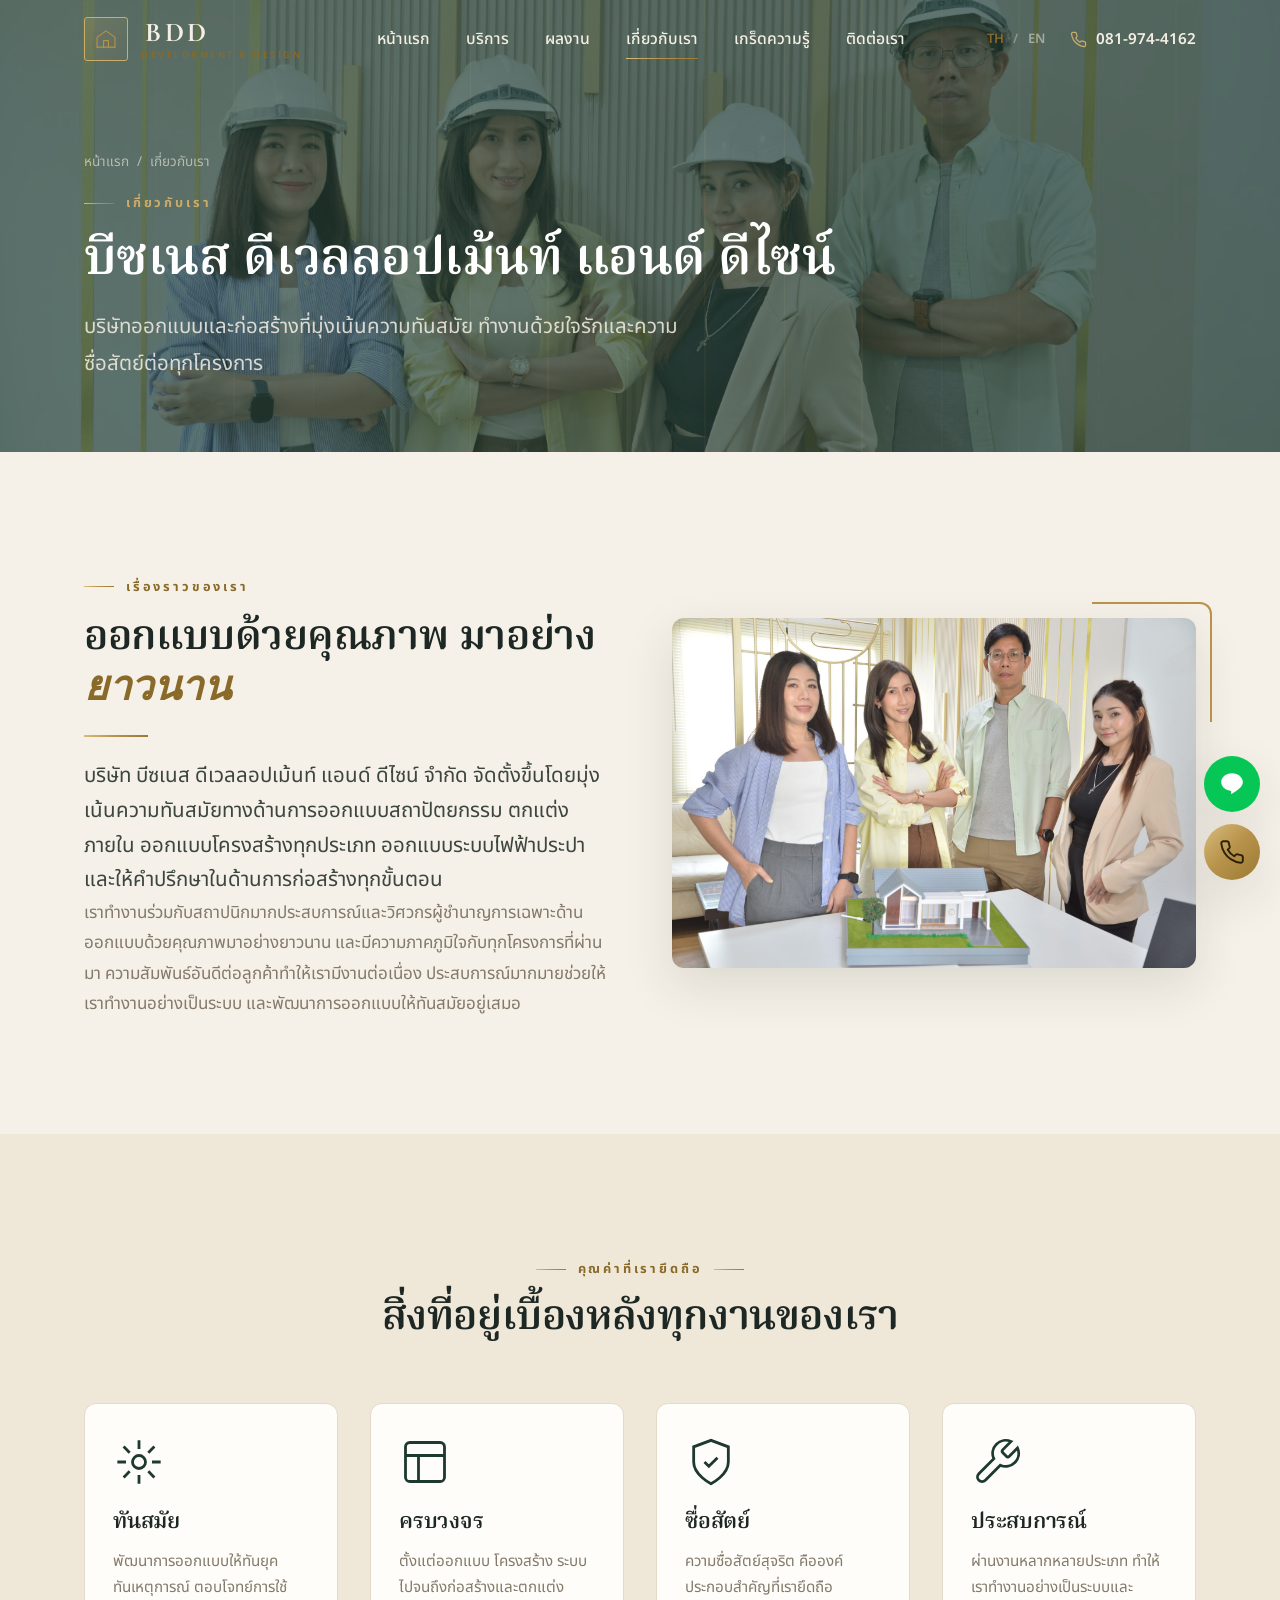
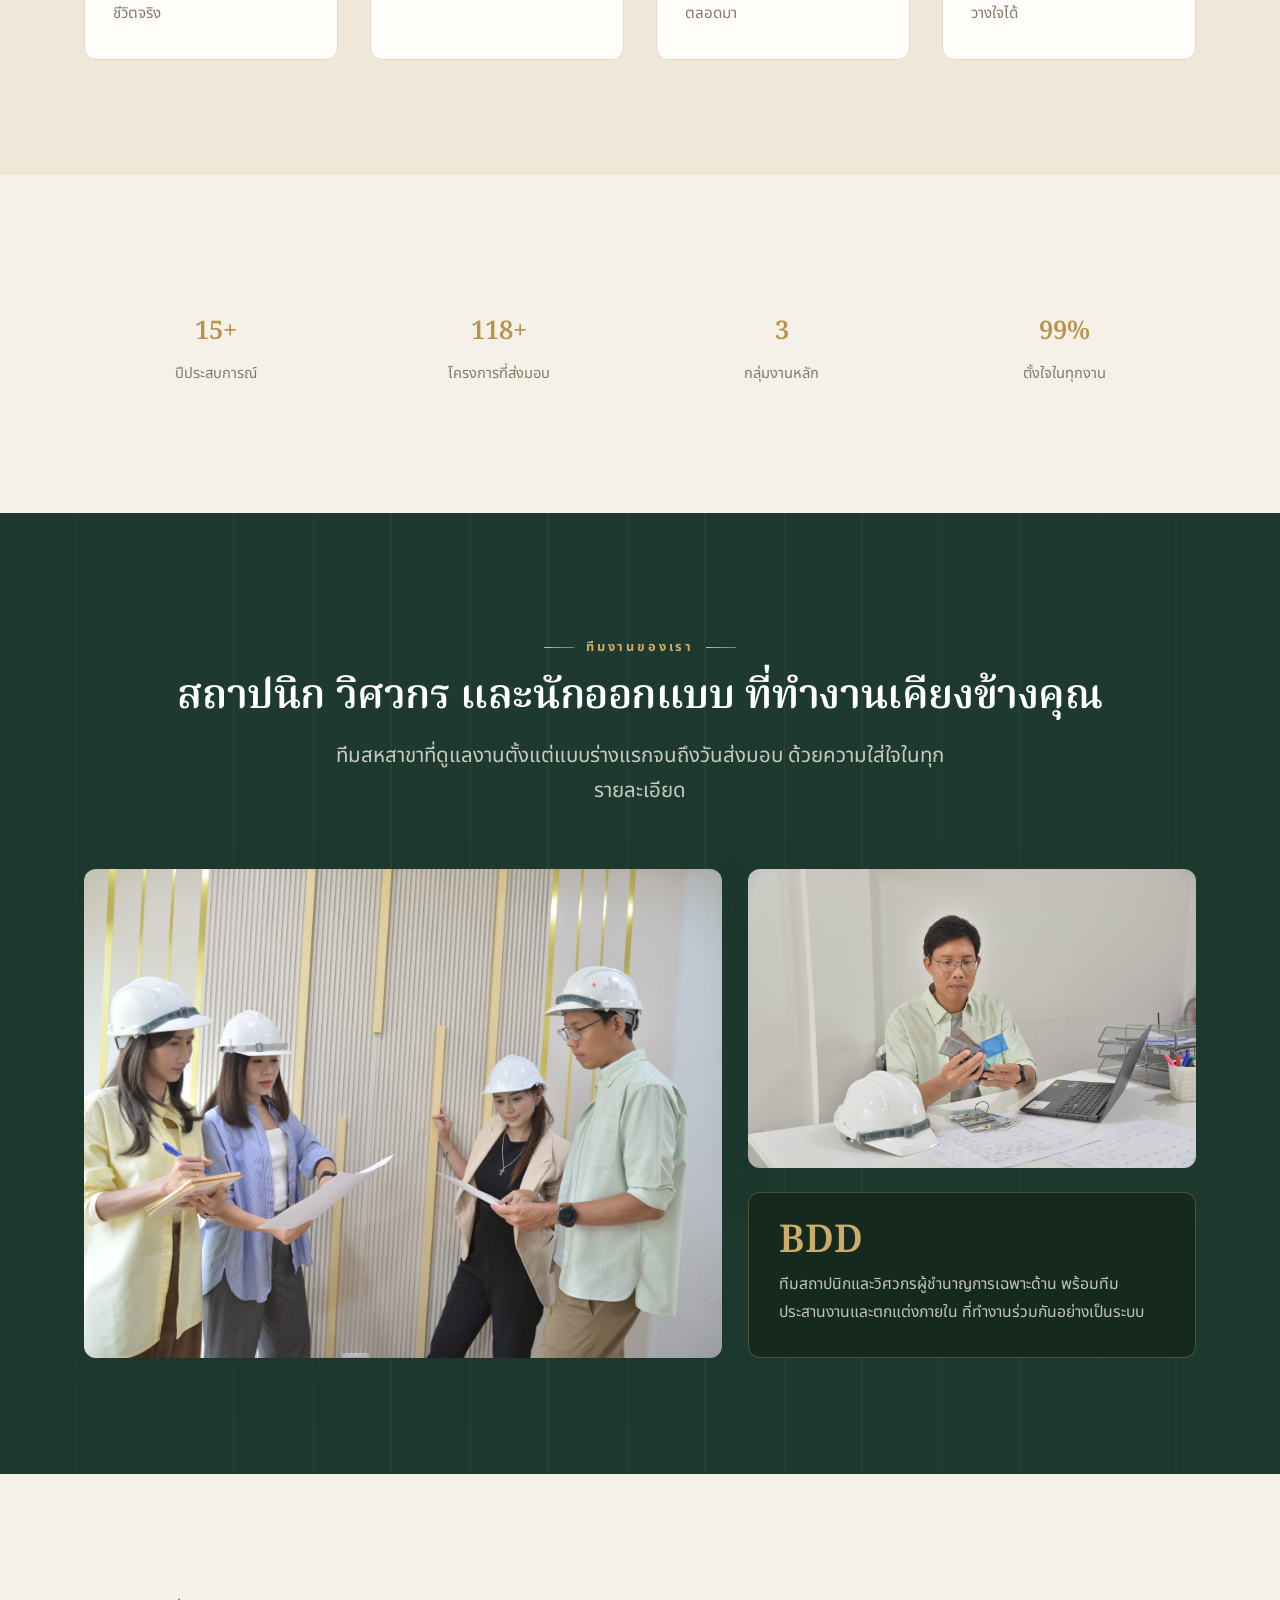
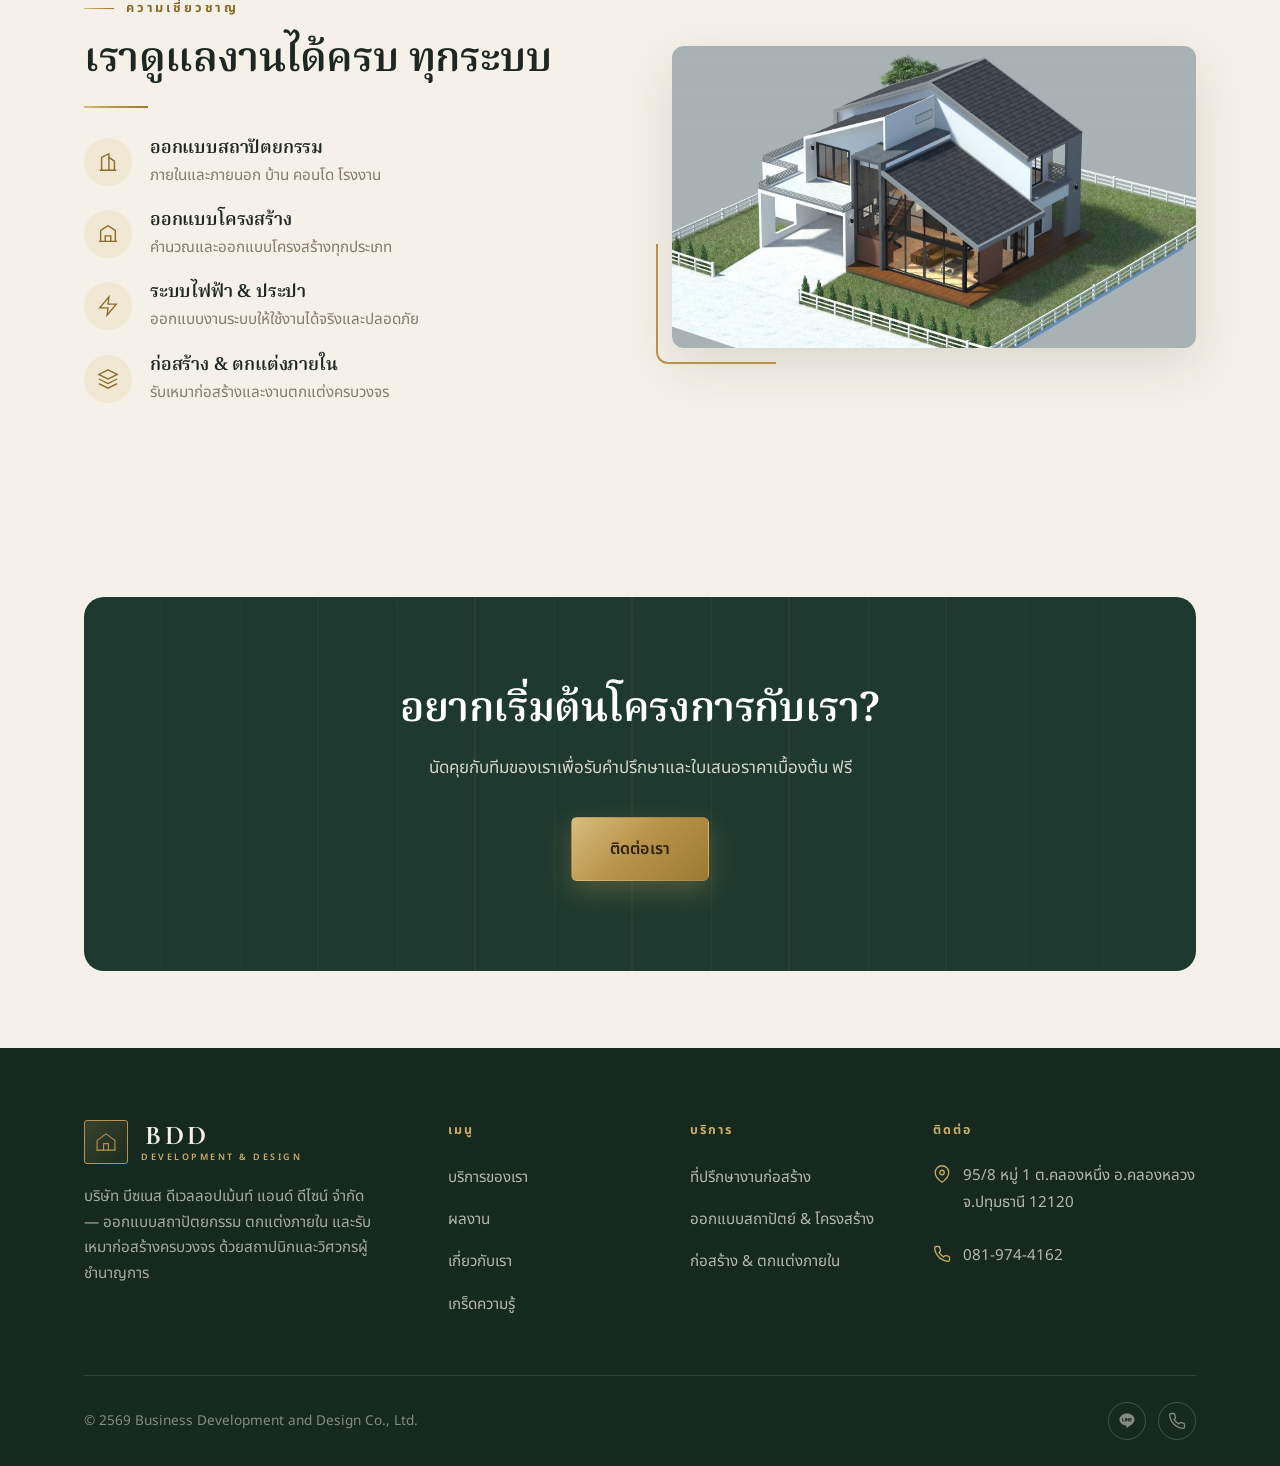
==== about.html @ d938772e "Add files via upload" ====
<!DOCTYPE html>
<html lang="th" data-lang="th">
<head>
<meta charset="UTF-8" />
<meta name="viewport" content="width=device-width, initial-scale=1.0" />
<title data-th="เกี่ยวกับเรา · BDD" data-en="About · BDD">เกี่ยวกับเรา · BDD</title>
<meta name="description" content="เกี่ยวกับบริษัท บีซเนส ดีเวลลอปเม้นท์ แอนด์ ดีไซน์ จำกัด — ทีมสถาปนิกและวิศวกรผู้ชำนาญการ ออกแบบและก่อสร้างครบวงจร" />
<link rel="stylesheet" href="assets/styles.css" />
</head>
<body>

<section class="page-hero pinstripe">
  <div class="page-hero__bg"><img src="assets/img/team-group.jpg" alt="" /></div>
  <div class="container">
    <div class="breadcrumb"><a href="index.html"><span class="th">หน้าแรก</span><span class="en">Home</span></a><span>/</span><span><span class="th">เกี่ยวกับเรา</span><span class="en">About</span></span></div>
    <span class="eyebrow on-dark" style="margin-top:18px;"><span class="th">เกี่ยวกับเรา</span><span class="en">About us</span></span>
    <h1 class="page-hero__title"><span class="th">บีซเนส ดีเวลลอปเม้นท์ แอนด์ ดีไซน์</span><span class="en">Business Development &amp; Design</span></h1>
    <p class="page-hero__lead"><span class="th">บริษัทออกแบบและก่อสร้างที่มุ่งเน้นความทันสมัย ทำงานด้วยใจรักและความซื่อสัตย์ต่อทุกโครงการ</span><span class="en">A design and construction firm built on modern thinking, craftsmanship and integrity in every project.</span></p>
  </div>
</section>

<!-- story -->
<section class="section">
  <div class="container">
    <div class="split">
      <div class="reveal">
        <span class="eyebrow"><span class="th">เรื่องราวของเรา</span><span class="en">Our story</span></span>
        <h2 class="h2" style="margin-top:16px;"><span class="th">ออกแบบด้วยคุณภาพ มาอย่าง <span class="serif-accent">ยาวนาน</span></span><span class="en">Quality design, <span class="serif-accent">for years</span></span></h2>
        <hr class="rule" />
        <p class="lead"><span class="th">บริษัท บีซเนส ดีเวลลอปเม้นท์ แอนด์ ดีไซน์ จำกัด จัดตั้งขึ้นโดยมุ่งเน้นความทันสมัยทางด้านการออกแบบสถาปัตยกรรม ตกแต่งภายใน ออกแบบโครงสร้างทุกประเภท ออกแบบระบบไฟฟ้าประปา และให้คำปรึกษาในด้านการก่อสร้างทุกขั้นตอน</span><span class="en">Business Development and Design Co., Ltd. was founded with a focus on contemporary architecture, interior design, structural engineering of all types, electrical and plumbing systems, and construction consultation at every stage.</span></p>
        <p class="muted"><span class="th">เราทำงานร่วมกับสถาปนิกมากประสบการณ์และวิศวกรผู้ชำนาญการเฉพาะด้าน ออกแบบด้วยคุณภาพมาอย่างยาวนาน และมีความภาคภูมิใจกับทุกโครงการที่ผ่านมา ความสัมพันธ์อันดีต่อลูกค้าทำให้เรามีงานต่อเนื่อง ประสบการณ์มากมายช่วยให้เราทำงานอย่างเป็นระบบ และพัฒนาการออกแบบให้ทันสมัยอยู่เสมอ</span><span class="en">We work with experienced architects and specialist engineers, and have delivered quality design for years with pride in every project. Strong client relationships keep our work continuous, and our deep experience lets us work systematically while keeping our design thinking current.</span></p>
      </div>
      <div class="reveal" data-d="2"><div class="media-frame"><img src="assets/img/team-model.jpg" alt="ทีมงานกับโมเดลบ้าน" /></div></div>
    </div>
  </div>
</section>

<!-- values -->
<section class="section bg-ivory2">
  <div class="container">
    <div class="section-head center reveal">
      <span class="eyebrow is-centered"><span class="th">คุณค่าที่เรายึดถือ</span><span class="en">Our values</span></span>
      <h2 class="h2"><span class="th">สิ่งที่อยู่เบื้องหลังทุกงานของเรา</span><span class="en">What stands behind every project</span></h2>
    </div>
    <div class="grid grid-4" style="grid-template-columns:repeat(4,1fr);">
      <div class="service-card reveal" data-d="1" style="padding:32px 28px;">
        <div class="service-card__icon"><svg viewBox="0 0 24 24" fill="none" stroke="currentColor"><path d="M12 2v4M12 18v4M4.9 4.9l2.8 2.8M16.3 16.3l2.8 2.8M2 12h4M18 12h4M4.9 19.1l2.8-2.8M16.3 7.7l2.8-2.8"/><circle cx="12" cy="12" r="3"/></svg></div>
        <h3 class="h3"><span class="th">ทันสมัย</span><span class="en">Modern</span></h3>
        <p><span class="th">พัฒนาการออกแบบให้ทันยุค ทันเหตุการณ์ ตอบโจทย์การใช้ชีวิตจริง</span><span class="en">Design that keeps pace with the times and real living.</span></p>
      </div>
      <div class="service-card reveal" data-d="2" style="padding:32px 28px;">
        <div class="service-card__icon"><svg viewBox="0 0 24 24" fill="none" stroke="currentColor"><path d="M3 9h18M9 21V9"/><rect x="3" y="3" width="18" height="18" rx="2"/></svg></div>
        <h3 class="h3"><span class="th">ครบวงจร</span><span class="en">End‑to‑end</span></h3>
        <p><span class="th">ตั้งแต่ออกแบบ โครงสร้าง ระบบ ไปจนถึงก่อสร้างและตกแต่ง</span><span class="en">From design and structure to build and interior.</span></p>
      </div>
      <div class="service-card reveal" data-d="3" style="padding:32px 28px;">
        <div class="service-card__icon"><svg viewBox="0 0 24 24" fill="none" stroke="currentColor"><path d="M12 22s8-4 8-10V5l-8-3-8 3v7c0 6 8 10 8 10z"/><path d="m9 12 2 2 4-4"/></svg></div>
        <h3 class="h3"><span class="th">ซื่อสัตย์</span><span class="en">Integrity</span></h3>
        <p><span class="th">ความซื่อสัตย์สุจริต คือองค์ประกอบสำคัญที่เรายึดถือตลอดมา</span><span class="en">Honesty is the core value we have always held.</span></p>
      </div>
      <div class="service-card reveal" data-d="4" style="padding:32px 28px;">
        <div class="service-card__icon"><svg viewBox="0 0 24 24" fill="none" stroke="currentColor"><path d="M14.7 6.3a1 1 0 0 0 0 1.4l1.6 1.6a1 1 0 0 0 1.4 0l3.77-3.77a6 6 0 0 1-7.94 7.94l-6.91 6.91a2.12 2.12 0 0 1-3-3l6.91-6.91a6 6 0 0 1 7.94-7.94l-3.76 3.76z"/></svg></div>
        <h3 class="h3"><span class="th">ประสบการณ์</span><span class="en">Experience</span></h3>
        <p><span class="th">ผ่านงานหลากหลายประเภท ทำให้เราทำงานอย่างเป็นระบบและวางใจได้</span><span class="en">A wide range of work makes us systematic and dependable.</span></p>
      </div>
    </div>
  </div>
</section>

<!-- stats -->
<section class="section">
  <div class="container">
    <div class="statband reveal">
      <div class="statband__item"><div class="statband__num"><span data-count="15">15</span><span>+</span></div><div class="statband__label"><span class="th">ปีประสบการณ์</span><span class="en">Years experience</span></div></div>
      <div class="statband__item"><div class="statband__num"><span data-count="120">120</span><span>+</span></div><div class="statband__label"><span class="th">โครงการที่ส่งมอบ</span><span class="en">Projects delivered</span></div></div>
      <div class="statband__item"><div class="statband__num"><span data-count="3">3</span></div><div class="statband__label"><span class="th">กลุ่มงานหลัก</span><span class="en">Core disciplines</span></div></div>
      <div class="statband__item"><div class="statband__num"><span data-count="100">100</span><span>%</span></div><div class="statband__label"><span class="th">ตั้งใจในทุกงาน</span><span class="en">Commitment</span></div></div>
    </div>
  </div>
</section>

<!-- team -->
<section class="section bg-forest pinstripe">
  <div class="container">
    <div class="section-head center reveal">
      <span class="eyebrow is-centered on-dark"><span class="th">ทีมงานของเรา</span><span class="en">Our team</span></span>
      <h2 class="h2" style="color:#fff;"><span class="th">สถาปนิก วิศวกร และนักออกแบบ ที่ทำงานเคียงข้างคุณ</span><span class="en">Architects, engineers &amp; designers by your side</span></h2>
      <p class="lead mx-auto maxw-md" style="color:rgba(244,239,228,0.8);"><span class="th">ทีมสหสาขาที่ดูแลงานตั้งแต่แบบร่างแรกจนถึงวันส่งมอบ ด้วยความใส่ใจในทุกรายละเอียด</span><span class="en">A multidisciplinary team that carries your project from first sketch to handover, with care for every detail.</span></p>
    </div>
    <div class="work-grid reveal" data-d="1">
      <div class="col-7" style="border-radius:var(--r-md); overflow:hidden; box-shadow:var(--shadow-md);"><img src="assets/img/team-review.jpg" alt="ทีมงานตรวจแบบ" style="width:100%; height:100%; object-fit:cover;" /></div>
      <div class="col-5" style="display:grid; gap:24px;">
        <div style="border-radius:var(--r-md); overflow:hidden; box-shadow:var(--shadow-md);"><img src="assets/img/team-engineer.jpg" alt="วิศวกร" style="width:100%; height:100%; object-fit:cover;" /></div>
        <div style="background:var(--forest-deep); border:1px solid rgba(203,172,104,0.3); border-radius:var(--r-md); padding:30px;">
          <div class="hero-stats__num" style="color:var(--gold-bright);">BDD</div>
          <p style="color:rgba(244,239,228,0.78); margin-top:10px; font-size:.98rem;"><span class="th">ทีมสถาปนิกและวิศวกรผู้ชำนาญการเฉพาะด้าน พร้อมทีมประสานงานและตกแต่งภายใน ที่ทำงานร่วมกันอย่างเป็นระบบ</span><span class="en">Specialist architects and engineers working alongside our project‑coordination and interior teams — all in one system.</span></p>
        </div>
      </div>
    </div>
  </div>
</section>

<!-- capabilities -->
<section class="section">
  <div class="container">
    <div class="split">
      <div class="reveal">
        <span class="eyebrow"><span class="th">ความเชี่ยวชาญ</span><span class="en">Capabilities</span></span>
        <h2 class="h2" style="margin-top:16px;"><span class="th">เราดูแลงานได้ครบ ทุกระบบ</span><span class="en">We cover every discipline</span></h2>
        <hr class="rule" />
        <ul class="feature-list">
          <li><span class="fi-icon"><svg viewBox="0 0 24 24" fill="none" stroke="currentColor"><path d="M3 21h18M5 21V7l8-4v18M19 21V11l-6-4"/></svg></span><div><h4><span class="th">ออกแบบสถาปัตยกรรม</span><span class="en">Architecture</span></h4><p><span class="th">ภายในและภายนอก บ้าน คอนโด โรงงาน</span><span class="en">Interior &amp; exterior — homes, condos, factories.</span></p></div></li>
          <li><span class="fi-icon"><svg viewBox="0 0 24 24" fill="none" stroke="currentColor"><path d="M2 20h20M4 20V8l8-5 8 5v12M9 20v-6h6v6"/></svg></span><div><h4><span class="th">ออกแบบโครงสร้าง</span><span class="en">Structural design</span></h4><p><span class="th">คำนวณและออกแบบโครงสร้างทุกประเภท</span><span class="en">Calculation &amp; design for all structure types.</span></p></div></li>
          <li><span class="fi-icon"><svg viewBox="0 0 24 24" fill="none" stroke="currentColor"><path d="M13 2 3 14h9l-1 8 10-12h-9l1-8z"/></svg></span><div><h4><span class="th">ระบบไฟฟ้า &amp; ประปา</span><span class="en">Electrical &amp; plumbing</span></h4><p><span class="th">ออกแบบงานระบบให้ใช้งานได้จริงและปลอดภัย</span><span class="en">MEP systems designed to be practical and safe.</span></p></div></li>
          <li><span class="fi-icon"><svg viewBox="0 0 24 24" fill="none" stroke="currentColor"><path d="M12 2 2 7l10 5 10-5-10-5zM2 17l10 5 10-5M2 12l10 5 10-5"/></svg></span><div><h4><span class="th">ก่อสร้าง &amp; ตกแต่งภายใน</span><span class="en">Build &amp; interior</span></h4><p><span class="th">รับเหมาก่อสร้างและงานตกแต่งครบวงจร</span><span class="en">Turnkey construction and full interior fit‑out.</span></p></div></li>
        </ul>
      </div>
      <div class="reveal" data-d="2"><div class="media-frame corner-bl"><img src="assets/img/proj-nakornnayok-iso.jpg" alt="งานออกแบบ" /></div></div>
    </div>
  </div>
</section>

<section class="section--tight">
  <div class="container">
    <div class="cta-band pinstripe reveal">
      <h2 class="cta-band__title"><span class="th">อยากเริ่มต้นโครงการกับเรา?</span><span class="en">Ready to work with us?</span></h2>
      <p><span class="th">นัดคุยกับทีมของเราเพื่อรับคำปรึกษาและใบเสนอราคาเบื้องต้น ฟรี</span><span class="en">Book a chat with our team for free advice and an initial quote.</span></p>
      <div class="btn-row is-centered"><a class="btn btn-gold btn-lg" href="contact.html"><span class="th">ติดต่อเรา</span><span class="en">Contact us</span></a></div>
    </div>
  </div>
</section>

<script src="assets/chrome.js"></script>
<script src="assets/site.js"></script>
</body>
</html>
---- assets/styles.css ----
/* ============================================================
   BDD — Business Development & Design
   Cream-Gold luxury system. Extends Content Queue design system
   (Noto Sans Thai, deep green ink) with a metallic-gold accent
   and an editorial serif. Gold-pinstripe-on-cream motif echoes
   the brand's interior walls.
   ============================================================ */

@import url("https://fonts.googleapis.com/css2?family=Noto+Sans+Thai:wght@300;400;500;600;700&family=Noto+Serif+Thai:wght@400;500;600;700&family=Cormorant+Garamond:wght@500;600;700&display=swap");

:root {
  color-scheme: light;

  /* base */
  --ivory:      #f6f1e8;   /* page background, warm cream */
  --ivory-2:    #efe7d8;   /* alternate section */
  --paper:      #fffdf9;   /* cards / panels */
  --ink:        #1d2723;   /* primary text, deep green-charcoal */
  --ink-soft:   #3c463f;
  --muted:      #837a6b;   /* secondary text, warm taupe */
  --line:       #e3dac9;   /* hairline borders */
  --line-soft:  #ece4d5;

  /* gold accent system */
  --gold:       #b8924a;   /* primary metallic */
  --gold-bright:#cbac68;
  --gold-dark:  #8a6a28;   /* accessible gold text on cream */
  --gold-soft:  #f1e8d4;   /* gold tint fills */
  --gold-line:  linear-gradient(135deg, #d8bd7e 0%, #b8924a 48%, #9a7a33 100%);

  /* deep green anchor (dark sections, footer, primary buttons) */
  --forest:      #1e3a30;
  --forest-deep: #16291f;
  --forest-soft: #e6ece6;

  /* status / utility (from design system) */
  --danger: #b42318;

  /* type families */
  --font-body:    "Noto Sans Thai", system-ui, -apple-system, sans-serif;
  --font-display: "Noto Serif Thai", Georgia, serif;
  --font-mark:    "Cormorant Garamond", Georgia, serif;

  /* type scale */
  --fs-display: clamp(2.7rem, 6.2vw, 5.2rem);
  --fs-h1:      clamp(2rem, 4vw, 3.3rem);
  --fs-h2:      clamp(1.7rem, 3.2vw, 2.6rem);
  --fs-h3:      1.35rem;
  --fs-lead:    clamp(1.1rem, 1.6vw, 1.3rem);
  --fs-body:    1.0625rem;
  --fs-sm:      0.95rem;
  --fs-eyebrow: 0.8rem;

  /* spacing & shape */
  --r-sm: 6px;
  --r-md: 12px;
  --r-lg: 20px;
  --shadow-sm: 0 2px 14px rgba(29, 39, 35, 0.06);
  --shadow-md: 0 18px 50px rgba(29, 39, 35, 0.12);
  --shadow-lg: 0 30px 80px rgba(29, 39, 35, 0.18);
  --container: 1240px;
  --gutter: clamp(20px, 5vw, 64px);
  --nav-h: 80px;
}

/* ---------- reset ---------- */
*, *::before, *::after { box-sizing: border-box; }
* { margin: 0; }
html { -webkit-text-size-adjust: 100%; scroll-behavior: smooth; }
body {
  font-family: var(--font-body);
  font-size: var(--fs-body);
  line-height: 1.78;
  color: var(--ink);
  background: var(--ivory);
  -webkit-font-smoothing: antialiased;
  text-rendering: optimizeLegibility;
  overflow-x: hidden;
}
img { display: block; max-width: 100%; height: auto; }
a { color: inherit; text-decoration: none; }
button { font: inherit; cursor: pointer; border: none; background: none; color: inherit; }
ul { list-style: none; padding: 0; }
h1, h2, h3, h4 { font-family: var(--font-display); font-weight: 600; line-height: 1.18; color: var(--ink); letter-spacing: -0.01em; }
p { text-wrap: pretty; }

/* ---------- bilingual toggle ---------- */
html[data-lang="th"] .en { display: none !important; }
html[data-lang="en"] .th { display: none !important; }

/* ---------- layout helpers ---------- */
.container { width: 100%; max-width: var(--container); margin-inline: auto; padding-inline: var(--gutter); }
.section { padding-block: clamp(64px, 9vw, 130px); }
.section--tight { padding-block: clamp(48px, 6vw, 90px); }
.bg-ivory2 { background: var(--ivory-2); }
.bg-paper { background: var(--paper); }
.bg-forest { background: var(--forest); color: #f4efe4; }
.center { text-align: center; }
.mx-auto { margin-inline: auto; }
.maxw-sm { max-width: 540px; }
.maxw-md { max-width: 680px; }
.maxw-lg { max-width: 820px; }

/* gold pinstripe motif — subtle vertical gold lines on cream */
.pinstripe {
  position: relative;
}
.pinstripe::before {
  content: "";
  position: absolute; inset: 0;
  background-image: repeating-linear-gradient(
    90deg,
    transparent 0, transparent 76px,
    rgba(184,146,74,0.16) 76px, rgba(184,146,74,0.16) 78px,
    transparent 78px, transparent 156px,
    rgba(184,146,74,0.16) 156px, rgba(184,146,74,0.16) 157px
  );
  pointer-events: none;
  mask-image: linear-gradient(90deg, transparent, #000 30%, #000 70%, transparent);
  opacity: 0.5;
}
.pinstripe > * { position: relative; }

/* ---------- typography utilities ---------- */
.eyebrow {
  display: inline-flex; align-items: center; gap: 12px;
  font-family: var(--font-body);
  font-size: var(--fs-eyebrow);
  font-weight: 700;
  letter-spacing: 0.22em;
  text-transform: uppercase;
  color: var(--gold-dark);
}
.eyebrow::before {
  content: ""; width: 30px; height: 1px; background: var(--gold-line);
}
.eyebrow.is-centered { justify-content: center; }
.eyebrow.is-centered::after {
  content: ""; width: 30px; height: 1px; background: var(--gold-line);
}
.eyebrow.on-dark { color: var(--gold-bright); }

.display { font-family: var(--font-display); font-size: var(--fs-display); font-weight: 600; line-height: 1.08; }
.h1 { font-size: var(--fs-h1); }
.h2 { font-size: var(--fs-h2); }
.h3 { font-size: var(--fs-h3); font-weight: 600; }
.lead { font-size: var(--fs-lead); line-height: 1.7; color: var(--ink-soft); font-weight: 400; }
.muted { color: var(--muted); }
.serif-accent { font-family: var(--font-mark); font-style: italic; color: var(--gold-dark); font-weight: 600; }
.section-head { margin-bottom: clamp(36px, 5vw, 60px); }
.section-head .h2 { margin-top: 14px; }
.section-head p { margin-top: 18px; }

/* gold divider rule */
.rule { width: 64px; height: 2px; background: var(--gold-line); border: none; margin: 22px 0; }
.rule.is-centered { margin-inline: auto; }

/* ---------- buttons ---------- */
.btn {
  display: inline-flex; align-items: center; justify-content: center; gap: 10px;
  padding: 15px 30px;
  font-family: var(--font-body); font-weight: 600; font-size: var(--fs-sm);
  letter-spacing: 0.01em;
  border-radius: var(--r-sm);
  transition: transform .18s ease, background .18s ease, color .18s ease, box-shadow .18s ease, border-color .18s ease;
  border: 1px solid transparent;
  white-space: nowrap;
}
.btn:hover { transform: translateY(-2px); }
.btn-primary { background: var(--forest); color: #f6f1e8; box-shadow: 0 10px 24px rgba(30,58,48,0.22); }
.btn-primary:hover { background: var(--forest-deep); }
.btn-gold { background: var(--gold-line); color: #2b2208; box-shadow: 0 10px 24px rgba(184,146,74,0.32); }
.btn-gold:hover { box-shadow: 0 14px 30px rgba(184,146,74,0.42); }
.btn-ghost { border-color: var(--ink); color: var(--ink); background: transparent; }
.btn-ghost:hover { background: var(--ink); color: var(--ivory); }
.btn-ghost.on-dark { border-color: rgba(244,239,228,0.5); color: #f4efe4; }
.btn-ghost.on-dark:hover { background: #f4efe4; color: var(--forest); }
.btn-lg { padding: 17px 38px; font-size: 1rem; }
.btn-outline-gold { border-color: var(--gold); color: var(--gold-dark); }
.btn-outline-gold:hover { background: var(--gold-soft); }

.btn-row { display: flex; flex-wrap: wrap; gap: 16px; }
.btn-row.is-centered { justify-content: center; }

/* ---------- header / nav ---------- */
.site-header {
  position: fixed; top: 0; left: 0; right: 0; z-index: 100;
  height: var(--nav-h);
  display: flex; align-items: center;
  transition: background .35s ease, box-shadow .35s ease, border-color .35s ease;
  border-bottom: 1px solid transparent;
}
.site-header .container { display: flex; align-items: center; justify-content: space-between; gap: 24px; }
.site-header.is-solid {
  background: rgba(246,241,232,0.92);
  backdrop-filter: blur(12px); -webkit-backdrop-filter: blur(12px);
  border-bottom-color: var(--line);
  box-shadow: 0 1px 0 rgba(255,255,255,0.5) inset;
}

/* logo / wordmark */
.brand { display: flex; align-items: center; gap: 13px; }
.brand__mark {
  width: 44px; height: 44px; flex: none;
  display: grid; place-items: center;
  border: 1.5px solid var(--gold); border-radius: 3px;
  position: relative;
  background:
    linear-gradient(135deg, rgba(203,172,104,0.18), rgba(154,122,51,0.05));
}
.brand__mark svg { width: 26px; height: 26px; }
.brand__name { display: flex; flex-direction: column; line-height: 1; }
.brand__word {
  font-family: var(--font-mark); font-weight: 700; font-size: 1.7rem;
  letter-spacing: 0.14em; color: var(--ink); padding-left: 0.14em;
}
.brand__sub {
  font-family: var(--font-body); font-weight: 600; font-size: 0.56rem;
  letter-spacing: 0.28em; text-transform: uppercase; color: var(--gold-dark);
  margin-top: 4px;
}
.site-header.on-light .brand__word { color: var(--ink); }
/* header over dark hero (top, not scrolled) */
.site-header:not(.is-solid).hero-dark .brand__word,
.site-header:not(.is-solid).hero-dark .nav__link,
.site-header:not(.is-solid).hero-dark .lang-toggle { color: #f4efe4; }
.site-header:not(.is-solid).hero-dark .brand__mark { border-color: var(--gold-bright); }

.nav { display: flex; align-items: center; gap: 4px; }
.nav__link {
  position: relative; padding: 10px 16px; font-weight: 500; font-size: 0.98rem;
  color: var(--ink-soft); transition: color .2s ease;
}
.nav__link::after {
  content: ""; position: absolute; left: 16px; right: 16px; bottom: 4px; height: 1.5px;
  background: var(--gold-line); transform: scaleX(0); transform-origin: left; transition: transform .25s ease;
}
.nav__link:hover { color: var(--gold-dark); }
.nav__link:hover::after, .nav__link.is-active::after { transform: scaleX(1); }
.nav__link.is-active { color: var(--ink); }
.site-header:not(.is-solid).hero-dark .nav__link:hover { color: #fff; }

.header-actions { display: flex; align-items: center; gap: 18px; }
.lang-toggle {
  display: inline-flex; align-items: center; gap: 2px;
  font-weight: 600; font-size: 0.82rem; letter-spacing: 0.05em;
  color: var(--ink-soft);
}
.lang-toggle button { padding: 4px 7px; border-radius: 4px; color: inherit; opacity: 0.5; transition: opacity .2s, background .2s; }
.lang-toggle button.is-active { opacity: 1; color: var(--gold-dark); }
.lang-toggle .sep { opacity: 0.35; }
.header-phone {
  display: inline-flex; align-items: center; gap: 9px;
  font-weight: 600; font-size: 0.95rem; color: var(--ink);
}
.header-phone svg { width: 17px; height: 17px; color: var(--gold-dark); }
.site-header:not(.is-solid).hero-dark .header-phone { color: #f4efe4; }
.site-header:not(.is-solid).hero-dark .header-phone svg { color: var(--gold-bright); }

.nav-toggle { display: none; width: 44px; height: 44px; align-items: center; justify-content: center; flex-direction: column; gap: 5px; }
.nav-toggle span { width: 24px; height: 2px; background: var(--ink); transition: transform .3s, opacity .3s; }
.site-header:not(.is-solid).hero-dark .nav-toggle span { background: #f4efe4; }

/* mobile drawer */
.mobile-nav {
  position: fixed; inset: 0; z-index: 99;
  background: var(--ivory); padding: calc(var(--nav-h) + 20px) var(--gutter) 40px;
  display: flex; flex-direction: column; gap: 6px;
  transform: translateX(100%); transition: transform .4s cubic-bezier(.7,0,.2,1);
  visibility: hidden;
}
.mobile-nav.is-open { transform: translateX(0); visibility: visible; }
.mobile-nav a { font-family: var(--font-display); font-size: 1.7rem; padding: 14px 0; border-bottom: 1px solid var(--line); }
.mobile-nav .mobile-cta { margin-top: 26px; display: flex; flex-direction: column; gap: 12px; }

/* ---------- hero ---------- */
.hero {
  position: relative; min-height: 100svh; display: flex; align-items: center;
  color: #f6f1e8; overflow: hidden;
}
.hero__bg { position: absolute; inset: 0; z-index: 0; }
.hero__bg img { width: 100%; height: 100%; object-fit: cover; }
.hero__bg::after {
  content: ""; position: absolute; inset: 0;
  background: linear-gradient(90deg, rgba(22,32,27,0.82) 0%, rgba(22,32,27,0.55) 45%, rgba(22,32,27,0.25) 100%);
}
.hero .container { position: relative; z-index: 2; padding-top: var(--nav-h); }
.hero__inner { max-width: 760px; }
.hero__title { font-size: var(--fs-display); font-weight: 600; line-height: 1.06; color: #fff; margin-top: 22px; }
.hero__title em { font-family: var(--font-mark); font-style: italic; font-weight: 600; color: var(--gold-bright); }
.hero__lead { font-size: var(--fs-lead); margin-top: 26px; max-width: 540px; color: rgba(246,241,232,0.92); }
.hero__cta { margin-top: 38px; }
.hero__scroll {
  position: absolute; bottom: 34px; left: 50%; transform: translateX(-50%); z-index: 2;
  display: flex; flex-direction: column; align-items: center; gap: 10px;
  font-size: 0.72rem; letter-spacing: 0.2em; text-transform: uppercase; color: rgba(246,241,232,0.7);
}
.hero__scroll .line { width: 1px; height: 46px; background: linear-gradient(rgba(246,241,232,0.7), transparent); animation: scrolldrop 2s ease-in-out infinite; }
@keyframes scrolldrop { 0%,100%{opacity:.3; transform:scaleY(.6); transform-origin:top;} 50%{opacity:1; transform:scaleY(1);} }

/* hero stat strip */
.hero-stats {
  position: relative; z-index: 3; margin-top: -1px;
  background: var(--forest-deep); color: #f4efe4;
  border-top: 1px solid rgba(203,172,104,0.25);
}
.hero-stats__grid { display: grid; grid-template-columns: repeat(4, 1fr); }
.hero-stats__item { padding: 30px var(--gutter); border-right: 1px solid rgba(244,239,228,0.12); }
.hero-stats__item:last-child { border-right: none; }
.hero-stats__num { font-family: var(--font-display); font-size: 2.4rem; font-weight: 600; color: var(--gold-bright); line-height: 1; }
.hero-stats__label { font-size: 0.86rem; color: rgba(244,239,228,0.7); margin-top: 8px; }

/* ---------- generic page hero (interior pages) ---------- */
.page-hero {
  position: relative; padding-top: calc(var(--nav-h) + 70px); padding-bottom: 70px;
  background: var(--forest); color: #f4efe4; overflow: hidden;
}
.page-hero.has-img { padding-top: calc(var(--nav-h) + 110px); padding-bottom: 90px; }
.page-hero__bg { position: absolute; inset: 0; z-index: 0; opacity: 0.32; }
.page-hero__bg img { width: 100%; height: 100%; object-fit: cover; }
.page-hero .container { position: relative; z-index: 2; }
.page-hero__title { font-size: var(--fs-h1); color: #fff; margin-top: 16px; }
.page-hero__lead { margin-top: 18px; max-width: 600px; color: rgba(244,239,228,0.85); font-size: var(--fs-lead); }
.breadcrumb { display: flex; gap: 8px; font-size: 0.85rem; color: rgba(244,239,228,0.6); }
.breadcrumb a:hover { color: var(--gold-bright); }

/* ---------- cards: services ---------- */
.grid { display: grid; gap: clamp(20px, 2.5vw, 32px); }
.grid-3 { grid-template-columns: repeat(3, 1fr); }
.grid-2 { grid-template-columns: repeat(2, 1fr); }

.service-card {
  background: var(--paper); border: 1px solid var(--line); border-radius: var(--r-md);
  padding: 40px 34px; position: relative; overflow: hidden;
  transition: transform .3s ease, box-shadow .3s ease, border-color .3s ease;
}
.service-card::before {
  content: ""; position: absolute; top: 0; left: 0; right: 0; height: 3px;
  background: var(--gold-line); transform: scaleX(0); transform-origin: left; transition: transform .4s ease;
}
.service-card:hover { transform: translateY(-6px); box-shadow: var(--shadow-md); border-color: var(--gold-soft); }
.service-card:hover::before { transform: scaleX(1); }
.service-card__num { font-family: var(--font-mark); font-size: 2.6rem; font-weight: 600; color: var(--gold); line-height: 1; opacity: 0.55; }
.service-card__icon { width: 52px; height: 52px; color: var(--forest); margin-bottom: 22px; }
.service-card__icon svg { width: 100%; height: 100%; stroke-width: 1.3; }
.service-card .h3 { margin-bottom: 14px; }
.service-card p { color: var(--muted); font-size: var(--fs-sm); line-height: 1.7; }
.service-card__list { margin-top: 18px; display: flex; flex-direction: column; gap: 9px; }
.service-card__list li { display: flex; gap: 10px; font-size: 0.92rem; color: var(--ink-soft); }
.service-card__list li::before { content: ""; flex: none; width: 6px; height: 6px; margin-top: 9px; border-radius: 50%; background: var(--gold); }

/* ---------- portfolio ---------- */
.work-grid { display: grid; grid-template-columns: repeat(12, 1fr); gap: clamp(16px, 2vw, 26px); }
.work-card {
  position: relative; overflow: hidden; border-radius: var(--r-md);
  background: var(--forest-deep); display: block;
  box-shadow: var(--shadow-sm);
}
.work-card img { width: 100%; height: 100%; object-fit: cover; transition: transform .7s cubic-bezier(.2,.8,.2,1); }
.work-card__media { position: relative; overflow: hidden; aspect-ratio: 4/3; }
.work-card--tall .work-card__media { aspect-ratio: 3/4; }
.work-card--wide .work-card__media { aspect-ratio: 16/9; }
.work-card__media::after {
  content: ""; position: absolute; inset: 0;
  background: linear-gradient(0deg, rgba(16,28,22,0.78) 0%, rgba(16,28,22,0.12) 45%, transparent 70%);
  opacity: 0.85; transition: opacity .4s ease;
}
.work-card:hover img { transform: scale(1.06); }
.work-card__body {
  position: absolute; left: 0; right: 0; bottom: 0; z-index: 2; padding: 26px 28px; color: #fff;
  transform: translateY(0); 
}
.work-card__cat { font-size: 0.72rem; letter-spacing: 0.18em; text-transform: uppercase; color: var(--gold-bright); font-weight: 700; }
.work-card__title { font-family: var(--font-display); font-size: 1.5rem; font-weight: 600; margin-top: 6px; }
.work-card__meta { font-size: 0.88rem; color: rgba(255,255,255,0.75); margin-top: 4px; }
.work-card__arrow {
  position: absolute; top: 22px; right: 22px; z-index: 2; width: 44px; height: 44px;
  border: 1px solid rgba(255,255,255,0.4); border-radius: 50%; display: grid; place-items: center; color: #fff;
  opacity: 0; transition: opacity .35s ease, background .3s ease, transform .35s ease;
}
.work-card:hover .work-card__arrow { opacity: 1; background: var(--gold); border-color: var(--gold); transform: rotate(0); }
.col-6 { grid-column: span 6; } .col-4 { grid-column: span 4; } .col-8 { grid-column: span 8; }
.col-12 { grid-column: span 12; } .col-5 { grid-column: span 5; } .col-7 { grid-column: span 7; }

/* filter chips */
.filters { display: flex; flex-wrap: wrap; gap: 10px; justify-content: center; margin-bottom: 44px; }
.chip {
  padding: 9px 20px; border-radius: 999px; border: 1px solid var(--line);
  font-weight: 600; font-size: 0.9rem; color: var(--ink-soft); background: var(--paper);
  transition: all .2s ease;
}
.chip:hover { border-color: var(--gold); color: var(--gold-dark); transform: translateY(-1px); }
.chip.is-active { background: var(--forest); color: #f4efe4; border-color: var(--forest); }

/* ---------- about / split ---------- */
.split { display: grid; grid-template-columns: 1fr 1fr; gap: clamp(32px, 5vw, 80px); align-items: center; }
.split--media-right { direction: ltr; }
.media-frame { position: relative; }
.media-frame img { border-radius: var(--r-md); box-shadow: var(--shadow-md); }
.media-frame::before {
  content: ""; position: absolute; inset: -16px -16px auto auto; width: 120px; height: 120px;
  border-top: 2px solid var(--gold); border-right: 2px solid var(--gold); border-radius: 0 var(--r-md) 0 0;
  z-index: -0;
}
.media-frame.corner-bl::before { inset: auto auto -16px -16px; border: none; border-bottom: 2px solid var(--gold); border-left: 2px solid var(--gold); border-radius: 0 0 0 var(--r-md); }

.feature-list { display: flex; flex-direction: column; gap: 22px; margin-top: 30px; }
.feature-list li { display: flex; gap: 18px; }
.feature-list .fi-icon {
  flex: none; width: 48px; height: 48px; border-radius: 50%; background: var(--gold-soft);
  display: grid; place-items: center; color: var(--gold-dark);
}
.feature-list .fi-icon svg { width: 22px; height: 22px; stroke-width: 1.5; }
.feature-list h4 { font-family: var(--font-display); font-size: 1.12rem; font-weight: 600; margin-bottom: 4px; }
.feature-list p { color: var(--muted); font-size: 0.95rem; line-height: 1.65; }

/* ---------- team ---------- */
.team-grid { display: grid; grid-template-columns: repeat(4, 1fr); gap: 24px; }
.team-card { text-align: left; }
.team-card__photo { aspect-ratio: 3/4; border-radius: var(--r-md); overflow: hidden; background: var(--ivory-2); box-shadow: var(--shadow-sm); }
.team-card__photo img { width: 100%; height: 100%; object-fit: cover; transition: transform .5s ease; filter: grayscale(0.1); }
.team-card:hover img { transform: scale(1.04); }
.team-card__name { font-family: var(--font-display); font-size: 1.15rem; font-weight: 600; margin-top: 16px; }
.team-card__role { color: var(--gold-dark); font-size: 0.85rem; font-weight: 600; letter-spacing: 0.04em; margin-top: 2px; }

/* ---------- stats band ---------- */
.statband { display: grid; grid-template-columns: repeat(4,1fr); gap: 20px; }
.statband__item { text-align: center; padding: 10px; }
.statband__num { font-family: var(--font-display); font-size: clamp(2.2rem,4vw,3.2rem); font-weight: 600; color: var(--gold); line-height: 1; }
.statband__num span { font-size: 0.5em; }
.statband__label { margin-top: 10px; font-size: 0.92rem; color: var(--muted); }

/* ---------- knowledge / articles ---------- */
.article-card {
  background: var(--paper); border: 1px solid var(--line); border-radius: var(--r-md); overflow: hidden;
  display: flex; flex-direction: column; transition: transform .3s ease, box-shadow .3s ease;
}
.article-card:hover { transform: translateY(-5px); box-shadow: var(--shadow-md); }
.article-card__media { aspect-ratio: 16/10; overflow: hidden; }
.article-card__media img { width: 100%; height: 100%; object-fit: cover; transition: transform .5s ease; }
.article-card:hover .article-card__media img { transform: scale(1.05); }
.article-card__body { padding: 26px 26px 30px; display: flex; flex-direction: column; flex: 1; }
.article-card__tag { font-size: 0.74rem; letter-spacing: 0.14em; text-transform: uppercase; font-weight: 700; color: var(--gold-dark); }
.article-card__title { font-family: var(--font-display); font-size: 1.3rem; font-weight: 600; margin: 12px 0; line-height: 1.3; }
.article-card__excerpt { color: var(--muted); font-size: 0.95rem; flex: 1; }
.article-card__more { margin-top: 18px; font-weight: 600; color: var(--gold-dark); display: inline-flex; align-items: center; gap: 8px; font-size: 0.92rem; }
.article-card__more svg { width: 16px; height: 16px; transition: transform .25s; }
.article-card:hover .article-card__more svg { transform: translateX(4px); }

/* prose for article body */
.prose { max-width: 760px; }
.prose h2 { font-size: 1.7rem; margin: 48px 0 18px; }
.prose h3 { font-size: 1.25rem; margin: 36px 0 12px; color: var(--gold-dark); font-weight: 600; }
.prose p { margin-bottom: 20px; color: var(--ink-soft); line-height: 1.85; }
.prose .lead { margin-bottom: 28px; }
.prose figure { margin: 34px 0; }
.prose figure img { border-radius: var(--r-md); box-shadow: var(--shadow-sm); width: 100%; }
.prose figcaption { font-size: 0.85rem; color: var(--muted); margin-top: 10px; text-align: center; }
.callout {
  background: var(--gold-soft); border-left: 3px solid var(--gold); border-radius: 0 var(--r-sm) var(--r-sm) 0;
  padding: 22px 26px; margin: 30px 0;
}
.callout p { margin: 0; color: var(--ink); }

/* ---------- reviews ---------- */
.review-card {
  background: var(--paper); border: 1px solid var(--line); border-radius: var(--r-md);
  padding: 38px 34px; position: relative;
}
.review-card__quote { font-family: var(--font-mark); font-size: 4rem; line-height: 1; color: var(--gold); opacity: 0.4; position: absolute; top: 18px; right: 28px; }
.review-card__stars { display: flex; gap: 3px; color: var(--gold); margin-bottom: 18px; }
.review-card__stars svg { width: 18px; height: 18px; }
.review-card__text { font-size: 1.05rem; line-height: 1.7; color: var(--ink-soft); }
.review-card__author { display: flex; align-items: center; gap: 14px; margin-top: 26px; padding-top: 22px; border-top: 1px solid var(--line); }
.review-card__avatar { width: 48px; height: 48px; border-radius: 50%; background: var(--gold-soft); color: var(--gold-dark); display: grid; place-items: center; font-family: var(--font-display); font-weight: 700; font-size: 1.1rem; }
.review-card__name { font-weight: 600; }
.review-card__loc { font-size: 0.85rem; color: var(--muted); }

/* ---------- CTA band ---------- */
.cta-band { position: relative; overflow: hidden; background: var(--forest); color: #f4efe4; border-radius: var(--r-lg); padding: clamp(48px,7vw,90px) var(--gutter); text-align: center; }
.cta-band__title { font-size: var(--fs-h2); color: #fff; }
.cta-band p { margin: 18px auto 34px; max-width: 560px; color: rgba(244,239,228,0.85); }

/* ---------- contact ---------- */
.contact-grid { display: grid; grid-template-columns: 1fr 1.1fr; gap: clamp(32px,5vw,64px); }
.contact-info { display: flex; flex-direction: column; gap: 4px; }
.info-row { display: flex; gap: 18px; padding: 22px 0; border-bottom: 1px solid var(--line); }
.info-row:last-child { border-bottom: none; }
.info-row .ir-icon { flex: none; width: 46px; height: 46px; border-radius: 50%; background: var(--forest-soft); color: var(--forest); display: grid; place-items: center; }
.info-row .ir-icon svg { width: 21px; height: 21px; stroke-width: 1.5; }
.info-row__label { font-size: 0.78rem; letter-spacing: 0.12em; text-transform: uppercase; color: var(--gold-dark); font-weight: 700; }
.info-row__value { font-size: 1.05rem; font-weight: 500; margin-top: 3px; }
.info-row__value a:hover { color: var(--gold-dark); }

.form-card { background: var(--paper); border: 1px solid var(--line); border-radius: var(--r-md); padding: clamp(28px,4vw,44px); box-shadow: var(--shadow-sm); }
.field { margin-bottom: 20px; }
.field label { display: block; font-weight: 600; font-size: 0.9rem; margin-bottom: 8px; }
.field label .req { color: var(--danger); }
.field input, .field select, .field textarea {
  width: 100%; padding: 13px 16px; font: inherit; color: var(--ink);
  background: var(--ivory); border: 1px solid var(--line); border-radius: var(--r-sm);
  transition: border-color .2s, box-shadow .2s, background .2s;
}
.field textarea { resize: vertical; min-height: 130px; }
.field input:focus, .field select:focus, .field textarea:focus {
  outline: none; border-color: var(--gold); background: var(--paper);
  box-shadow: 0 0 0 3px rgba(184,146,74,0.15);
}
.field-row { display: grid; grid-template-columns: 1fr 1fr; gap: 18px; }
.form-note { font-size: 0.85rem; color: var(--muted); margin-top: 8px; }
.form-success {
  display: none; background: var(--forest-soft); border: 1px solid #cdd9cf; border-radius: var(--r-sm);
  padding: 18px 20px; color: var(--forest); font-weight: 600; margin-bottom: 22px;
}
.form-success.show { display: block; }

.map-frame { border-radius: var(--r-md); overflow: hidden; border: 1px solid var(--line); box-shadow: var(--shadow-sm); }
.map-frame iframe { width: 100%; height: 100%; min-height: 320px; border: 0; display: block; }

/* ---------- footer ---------- */
.site-footer { background: var(--forest-deep); color: rgba(244,239,228,0.8); padding-top: 72px; }
.footer-top { display: grid; grid-template-columns: 1.6fr 1fr 1fr 1.3fr; gap: 40px; padding-bottom: 56px; border-bottom: 1px solid rgba(244,239,228,0.12); }
.site-footer .brand__word { color: #f6f1e8; }
.site-footer .brand__sub { color: var(--gold-bright); }
.footer-about { font-size: 0.95rem; line-height: 1.7; margin-top: 20px; max-width: 320px; color: rgba(244,239,228,0.65); }
.footer-col h5 { font-family: var(--font-body); font-size: 0.78rem; letter-spacing: 0.16em; text-transform: uppercase; color: var(--gold-bright); margin-bottom: 20px; font-weight: 700; }
.footer-col ul { display: flex; flex-direction: column; gap: 12px; }
.footer-col a { font-size: 0.95rem; color: rgba(244,239,228,0.72); transition: color .2s; }
.footer-col a:hover { color: var(--gold-bright); }
.footer-contact li { display: flex; gap: 12px; font-size: 0.95rem; margin-bottom: 14px; color: rgba(244,239,228,0.72); }
.footer-contact svg { width: 18px; height: 18px; flex: none; color: var(--gold-bright); margin-top: 3px; }
.footer-bottom { display: flex; justify-content: space-between; align-items: center; gap: 16px; padding: 26px 0; font-size: 0.85rem; color: rgba(244,239,228,0.5); flex-wrap: wrap; }
.footer-socials { display: flex; gap: 12px; }
.footer-socials a { width: 38px; height: 38px; border: 1px solid rgba(244,239,228,0.2); border-radius: 50%; display: grid; place-items: center; transition: all .25s; }
.footer-socials a:hover { background: var(--gold); border-color: var(--gold); color: var(--forest-deep); }
.footer-socials svg { width: 18px; height: 18px; }

/* ---------- floating contact buttons ---------- */
.float-contact { position: fixed; right: 20px; bottom: 20px; z-index: 90; display: flex; flex-direction: column; gap: 12px; }
.float-contact a {
  width: 56px; height: 56px; border-radius: 50%; display: grid; place-items: center;
  box-shadow: var(--shadow-md); transition: transform .25s ease;
}
.float-contact a:hover { transform: scale(1.08); }
.float-contact .fc-line { background: #06c755; color: #fff; }
.float-contact .fc-phone { background: var(--gold-line); color: #2b2208; }
.float-contact svg { width: 26px; height: 26px; }

/* ---------- reveal animation ---------- */
.reveal { opacity: 0; transform: translateY(28px); transition: opacity .8s cubic-bezier(.2,.8,.2,1), transform .8s cubic-bezier(.2,.8,.2,1); }
.reveal.in { opacity: 1; transform: none; }
.reveal[data-d="1"] { transition-delay: .08s; }
.reveal[data-d="2"] { transition-delay: .16s; }
.reveal[data-d="3"] { transition-delay: .24s; }
.reveal[data-d="4"] { transition-delay: .32s; }
@media (prefers-reduced-motion: reduce) { .reveal { opacity: 1; transform: none; transition: none; } .hero__scroll .line { animation: none; } }

/* ---------- lightbox ---------- */
.lightbox { position: fixed; inset: 0; z-index: 200; background: rgba(16,24,19,0.92); display: none; align-items: center; justify-content: center; padding: 40px; }
.lightbox.open { display: flex; }
.lightbox img { max-width: 92vw; max-height: 88vh; border-radius: var(--r-sm); box-shadow: var(--shadow-lg); }
.lightbox__close { position: absolute; top: 24px; right: 30px; width: 48px; height: 48px; border-radius: 50%; border: 1px solid rgba(255,255,255,0.3); color: #fff; font-size: 1.6rem; display: grid; place-items: center; }
.lightbox__close:hover { background: rgba(255,255,255,0.12); }

/* ---------- responsive ---------- */
@media (max-width: 1080px) {
  .footer-top { grid-template-columns: 1fr 1fr; gap: 36px; }
  .team-grid { grid-template-columns: repeat(2, 1fr); }
}
@media (max-width: 900px) {
  .nav, .header-phone { display: none; }
  .nav-toggle { display: flex; }
  .grid-3 { grid-template-columns: 1fr; }
  .grid-2 { grid-template-columns: 1fr; }
  .split { grid-template-columns: 1fr; gap: 40px; }
  .split .media-frame { order: -1; }
  .contact-grid { grid-template-columns: 1fr; }
  .hero-stats__grid { grid-template-columns: repeat(2,1fr); }
  .hero-stats__item:nth-child(2) { border-right: none; }
  .hero-stats__item:nth-child(1), .hero-stats__item:nth-child(2) { border-bottom: 1px solid rgba(244,239,228,0.12); }
  .work-grid > [class*="col-"] { grid-column: span 12 !important; }
  .statband { grid-template-columns: repeat(2,1fr); gap: 36px 20px; }
}
@media (max-width: 600px) {
  :root { --nav-h: 70px; }
  .team-grid { grid-template-columns: 1fr 1fr; gap: 16px; }
  .field-row { grid-template-columns: 1fr; }
  .footer-top { grid-template-columns: 1fr; }
  .hero-stats__grid { grid-template-columns: 1fr 1fr; }
  .btn { width: 100%; }
  .btn-row .btn { width: auto; flex: 1 1 auto; }
}
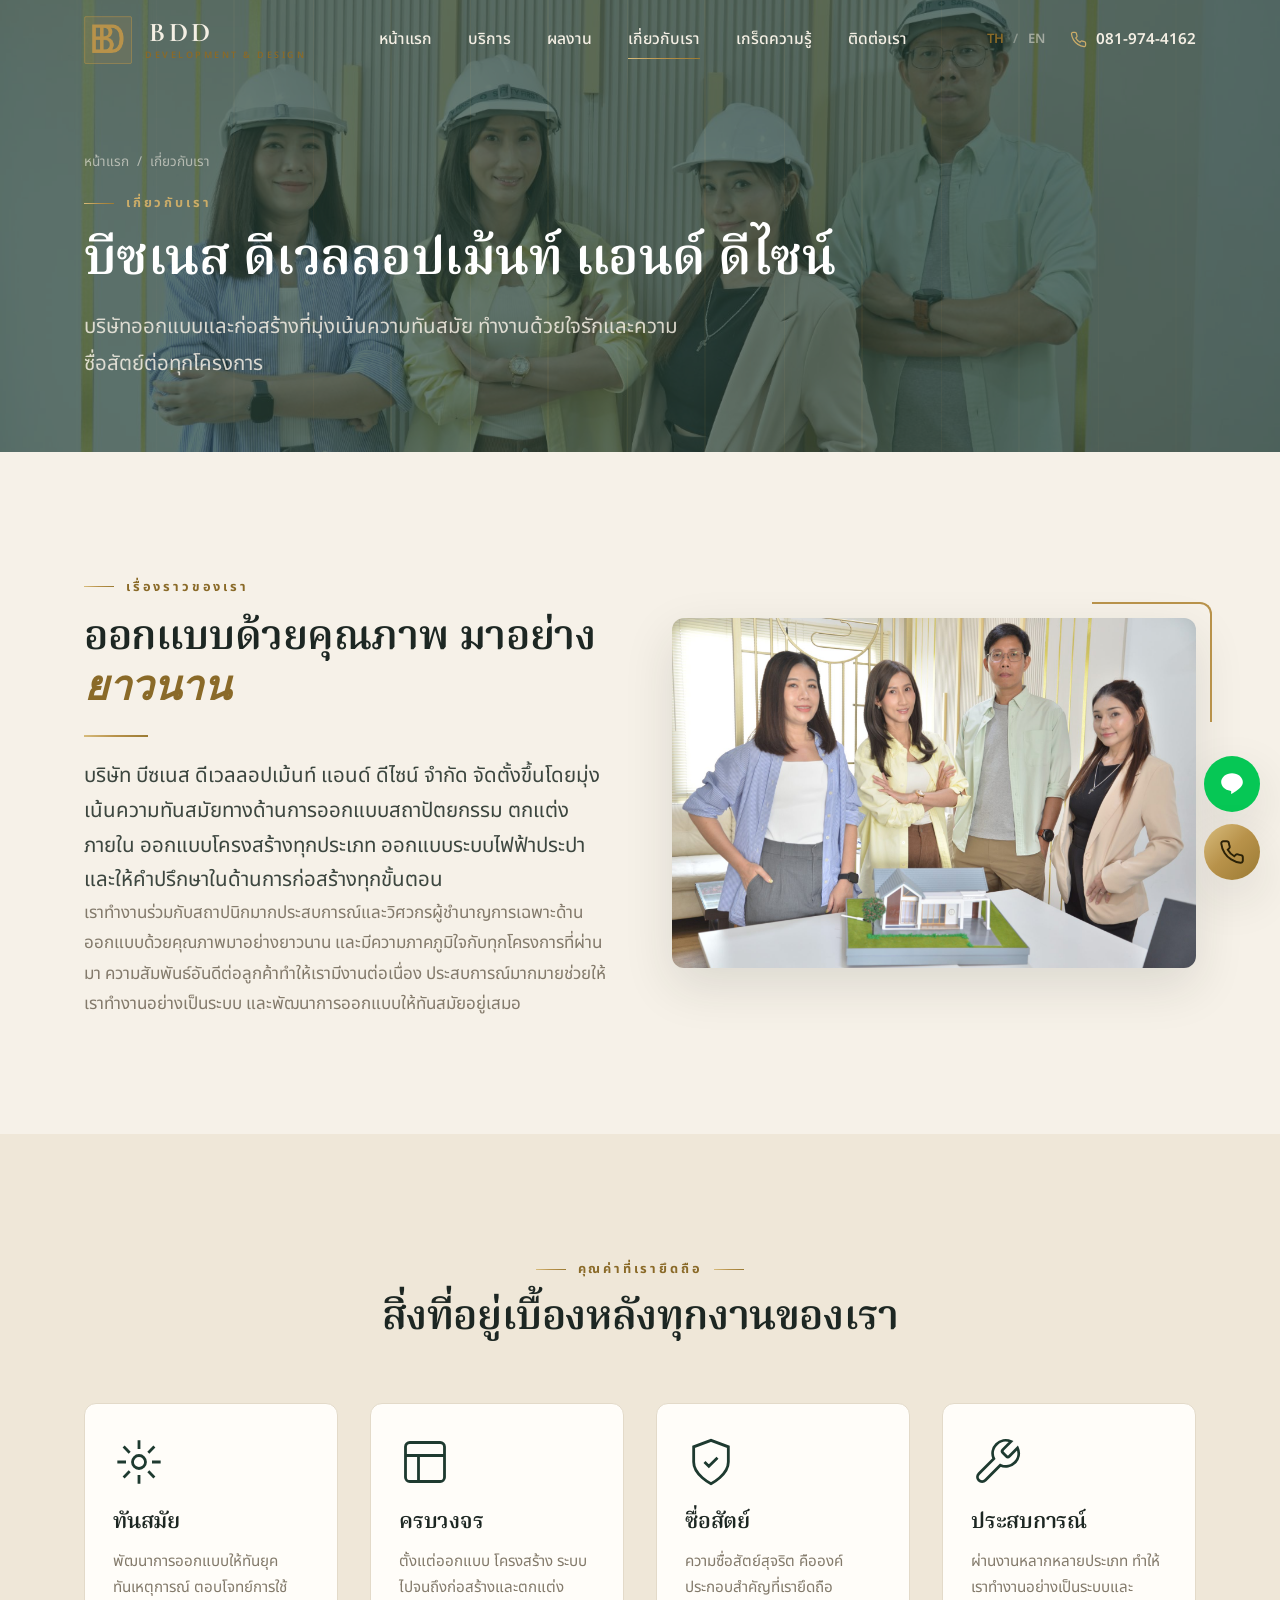
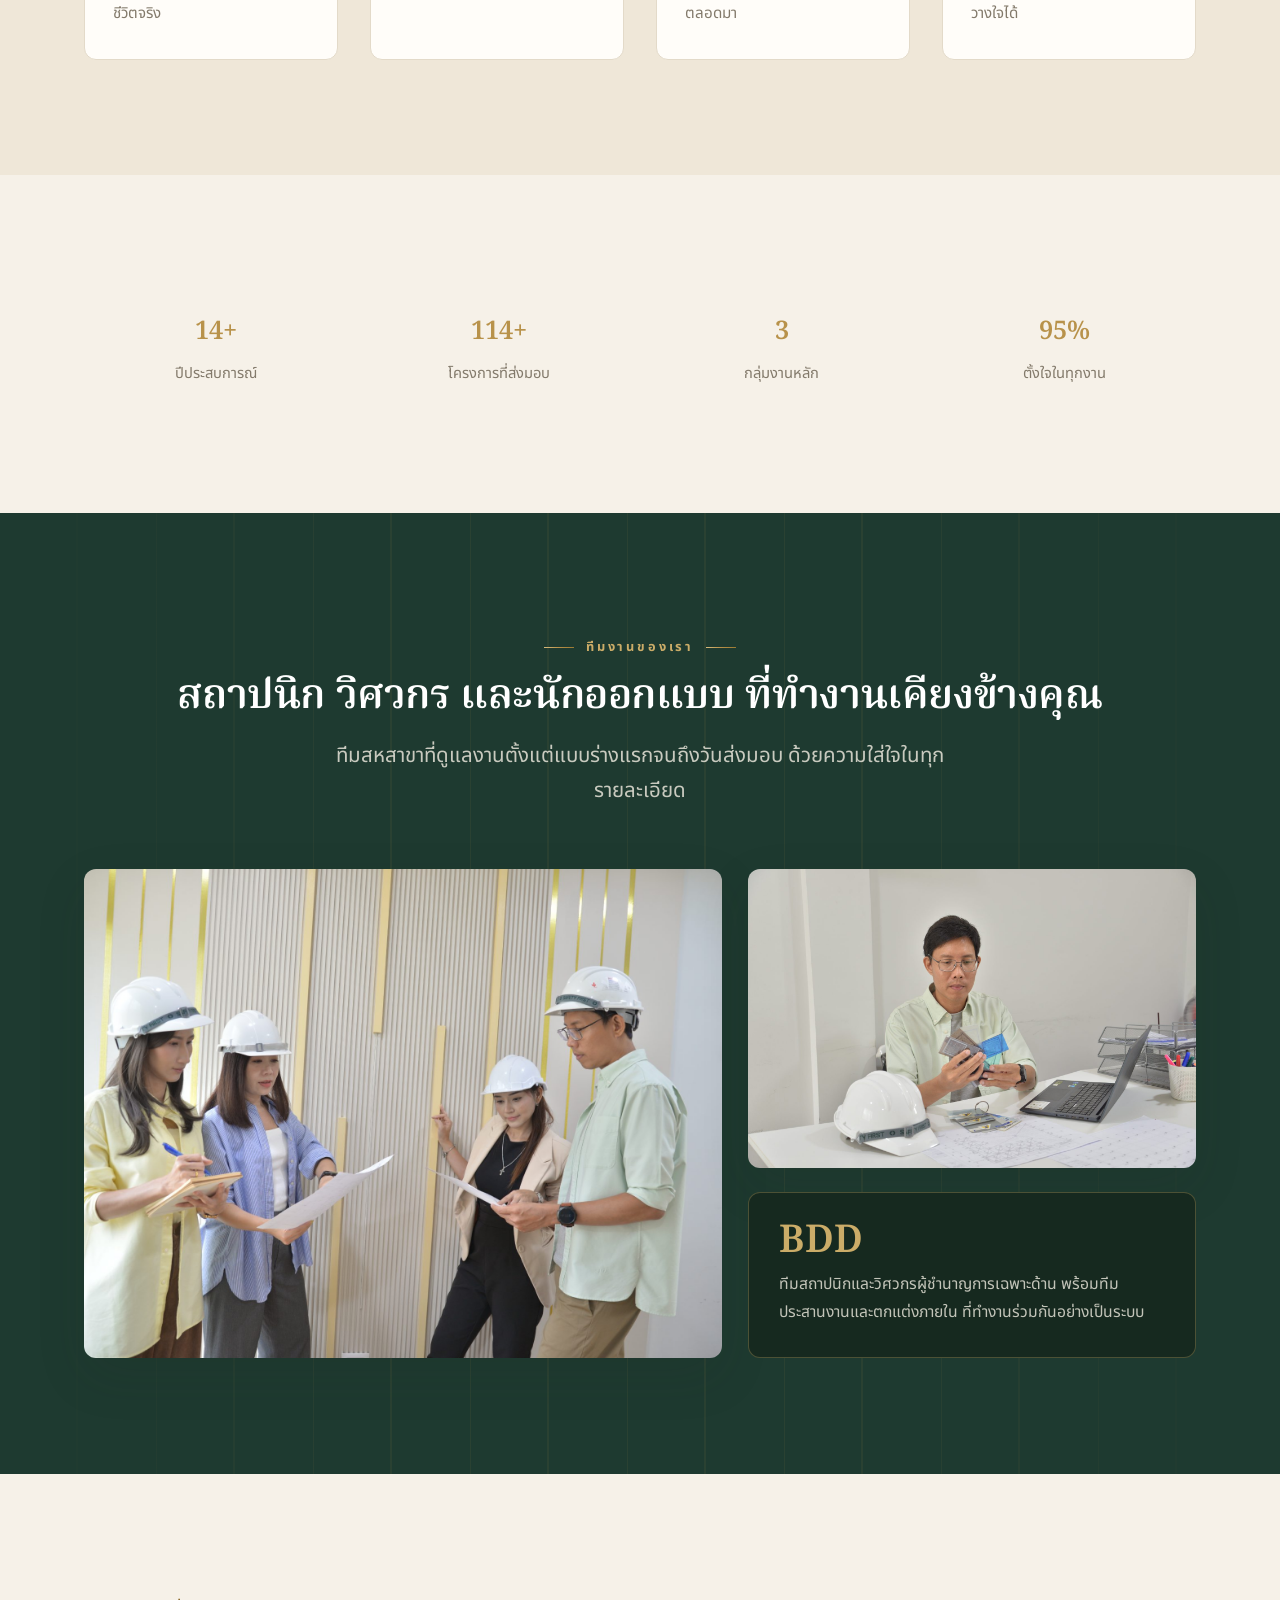
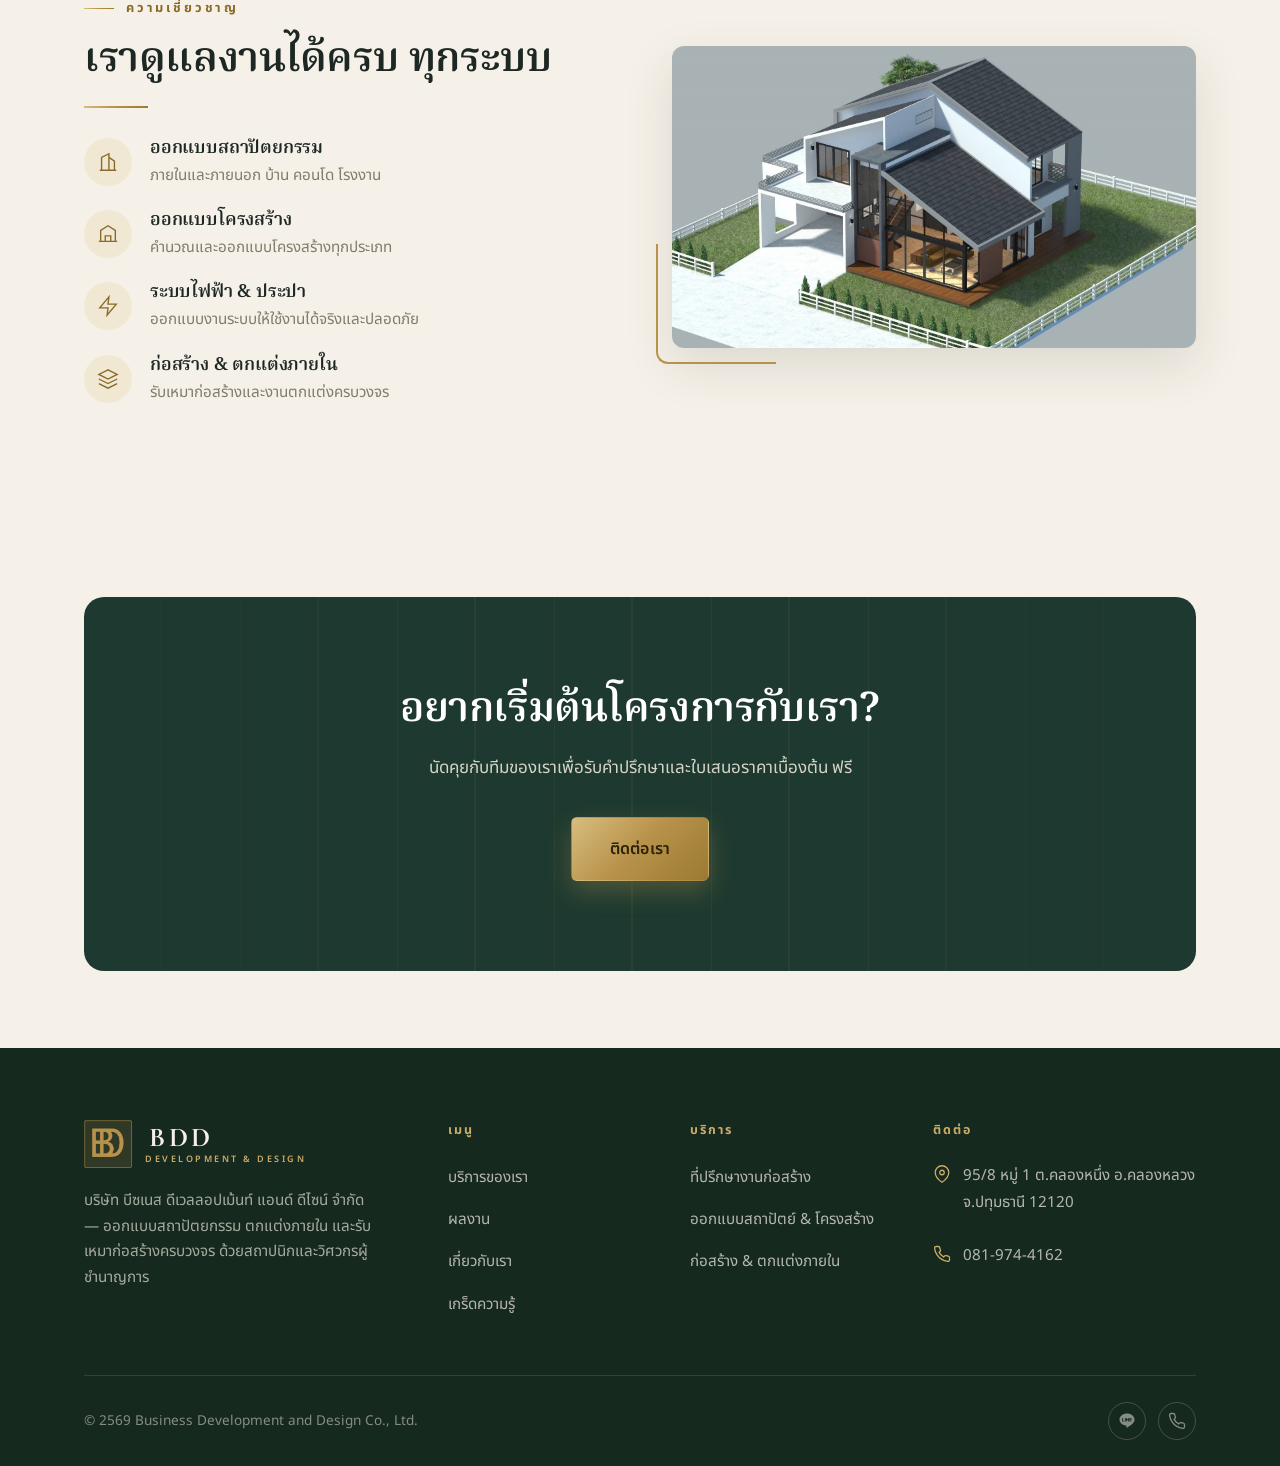
==== commit 3f0c2350: "edit logo Edit Logo" ====
--- a/about.html
+++ b/about.html
@@ -5,6 +5,8 @@
 <meta name="viewport" content="width=device-width, initial-scale=1.0" />
 <title data-th="เกี่ยวกับเรา · BDD" data-en="About · BDD">เกี่ยวกับเรา · BDD</title>
 <meta name="description" content="เกี่ยวกับบริษัท บีซเนส ดีเวลลอปเม้นท์ แอนด์ ดีไซน์ จำกัด — ทีมสถาปนิกและวิศวกรผู้ชำนาญการ ออกแบบและก่อสร้างครบวงจร" />
+<link rel="icon" type="image/png" href="assets/img/LOGO-BDD-B.png" />
+<link rel="apple-touch-icon" href="assets/img/LOGO-BDD-B.png" />
 <link rel="stylesheet" href="assets/styles.css" />
 </head>
 <body>
--- a/assets/styles.css
+++ b/assets/styles.css
@@ -201,14 +201,10 @@
 /* logo / wordmark */
 .brand { display: flex; align-items: center; gap: 13px; }
 .brand__mark {
-  width: 44px; height: 44px; flex: none;
+  width: 48px; height: 48px; flex: none;
   display: grid; place-items: center;
-  border: 1.5px solid var(--gold); border-radius: 3px;
-  position: relative;
-  background:
-    linear-gradient(135deg, rgba(203,172,104,0.18), rgba(154,122,51,0.05));
-}
-.brand__mark svg { width: 26px; height: 26px; }
+}
+.brand__mark img { width: 100%; height: 100%; object-fit: contain; display: block; }
 .brand__name { display: flex; flex-direction: column; line-height: 1; }
 .brand__word {
   font-family: var(--font-mark); font-weight: 700; font-size: 1.7rem;
@@ -224,7 +220,6 @@
 .site-header:not(.is-solid).hero-dark .brand__word,
 .site-header:not(.is-solid).hero-dark .nav__link,
 .site-header:not(.is-solid).hero-dark .lang-toggle { color: #f4efe4; }
-.site-header:not(.is-solid).hero-dark .brand__mark { border-color: var(--gold-bright); }
 
 .nav { display: flex; align-items: center; gap: 4px; }
 .nav__link {
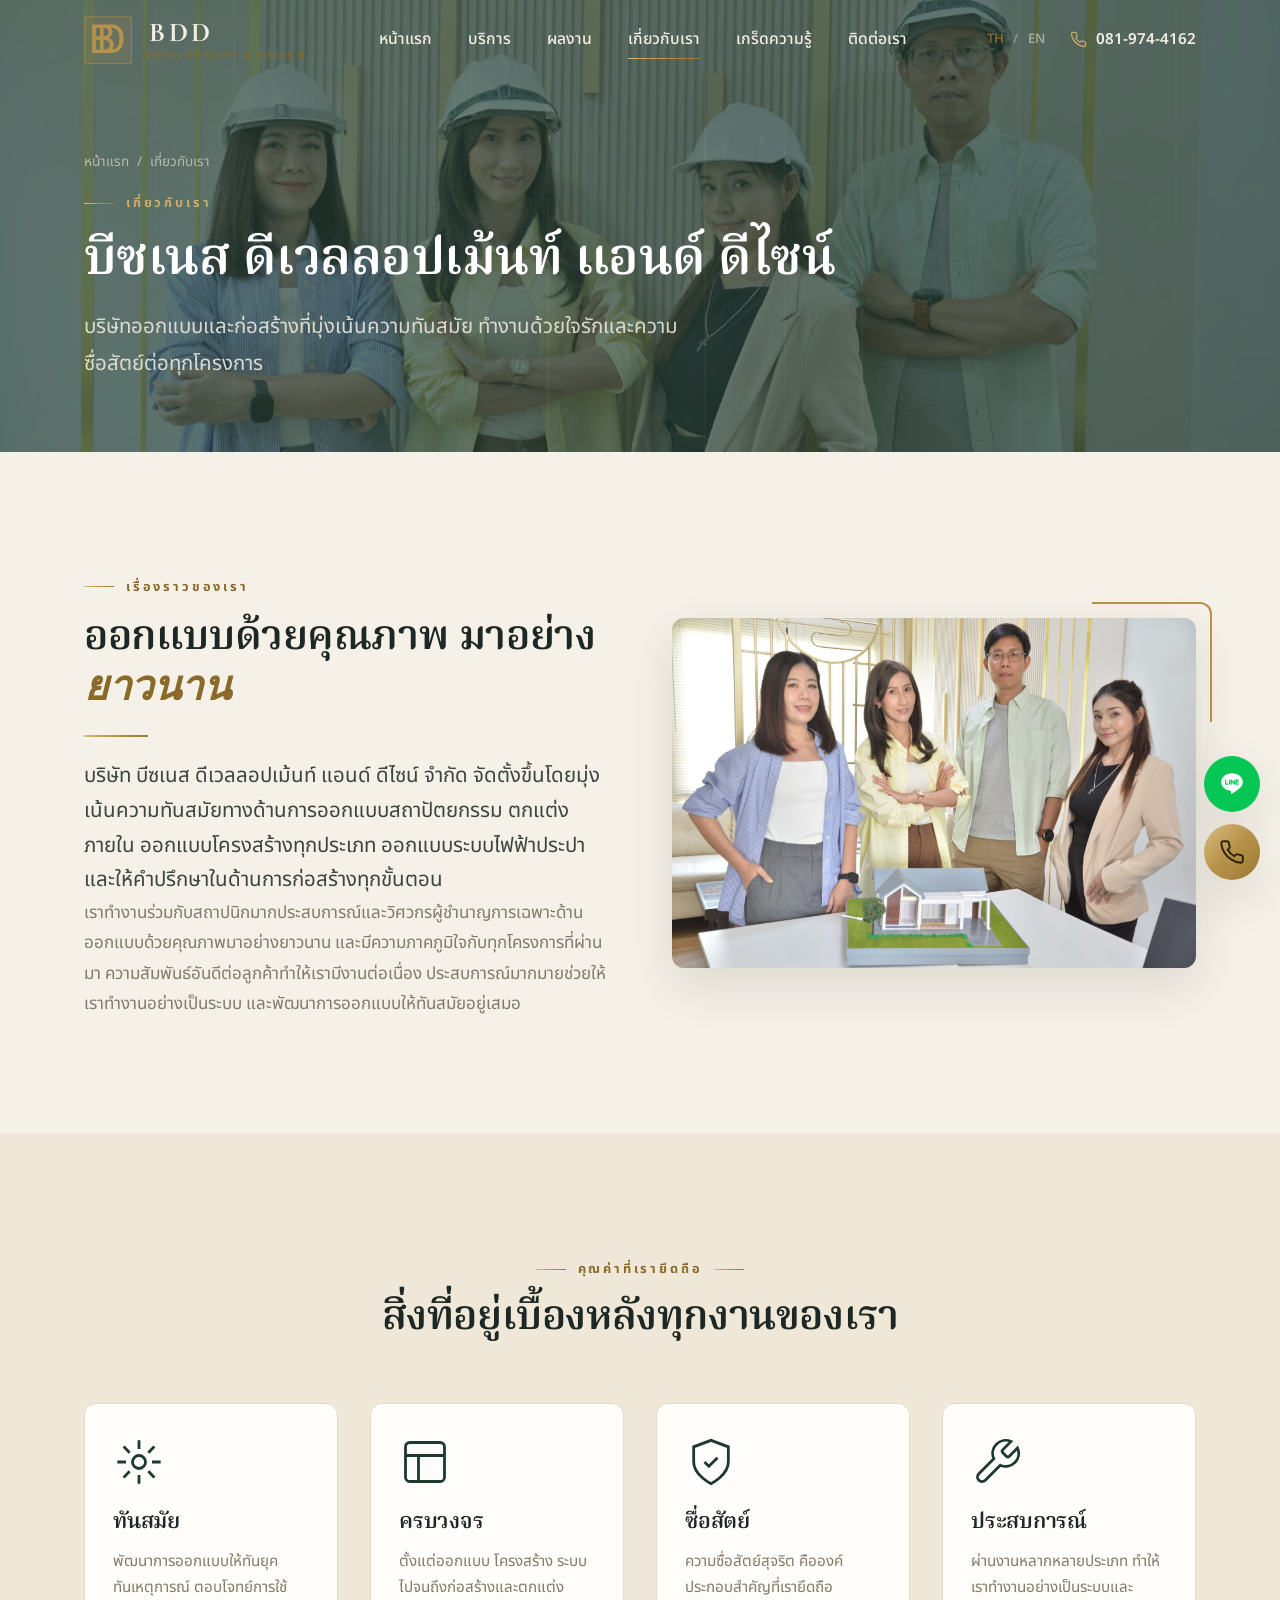
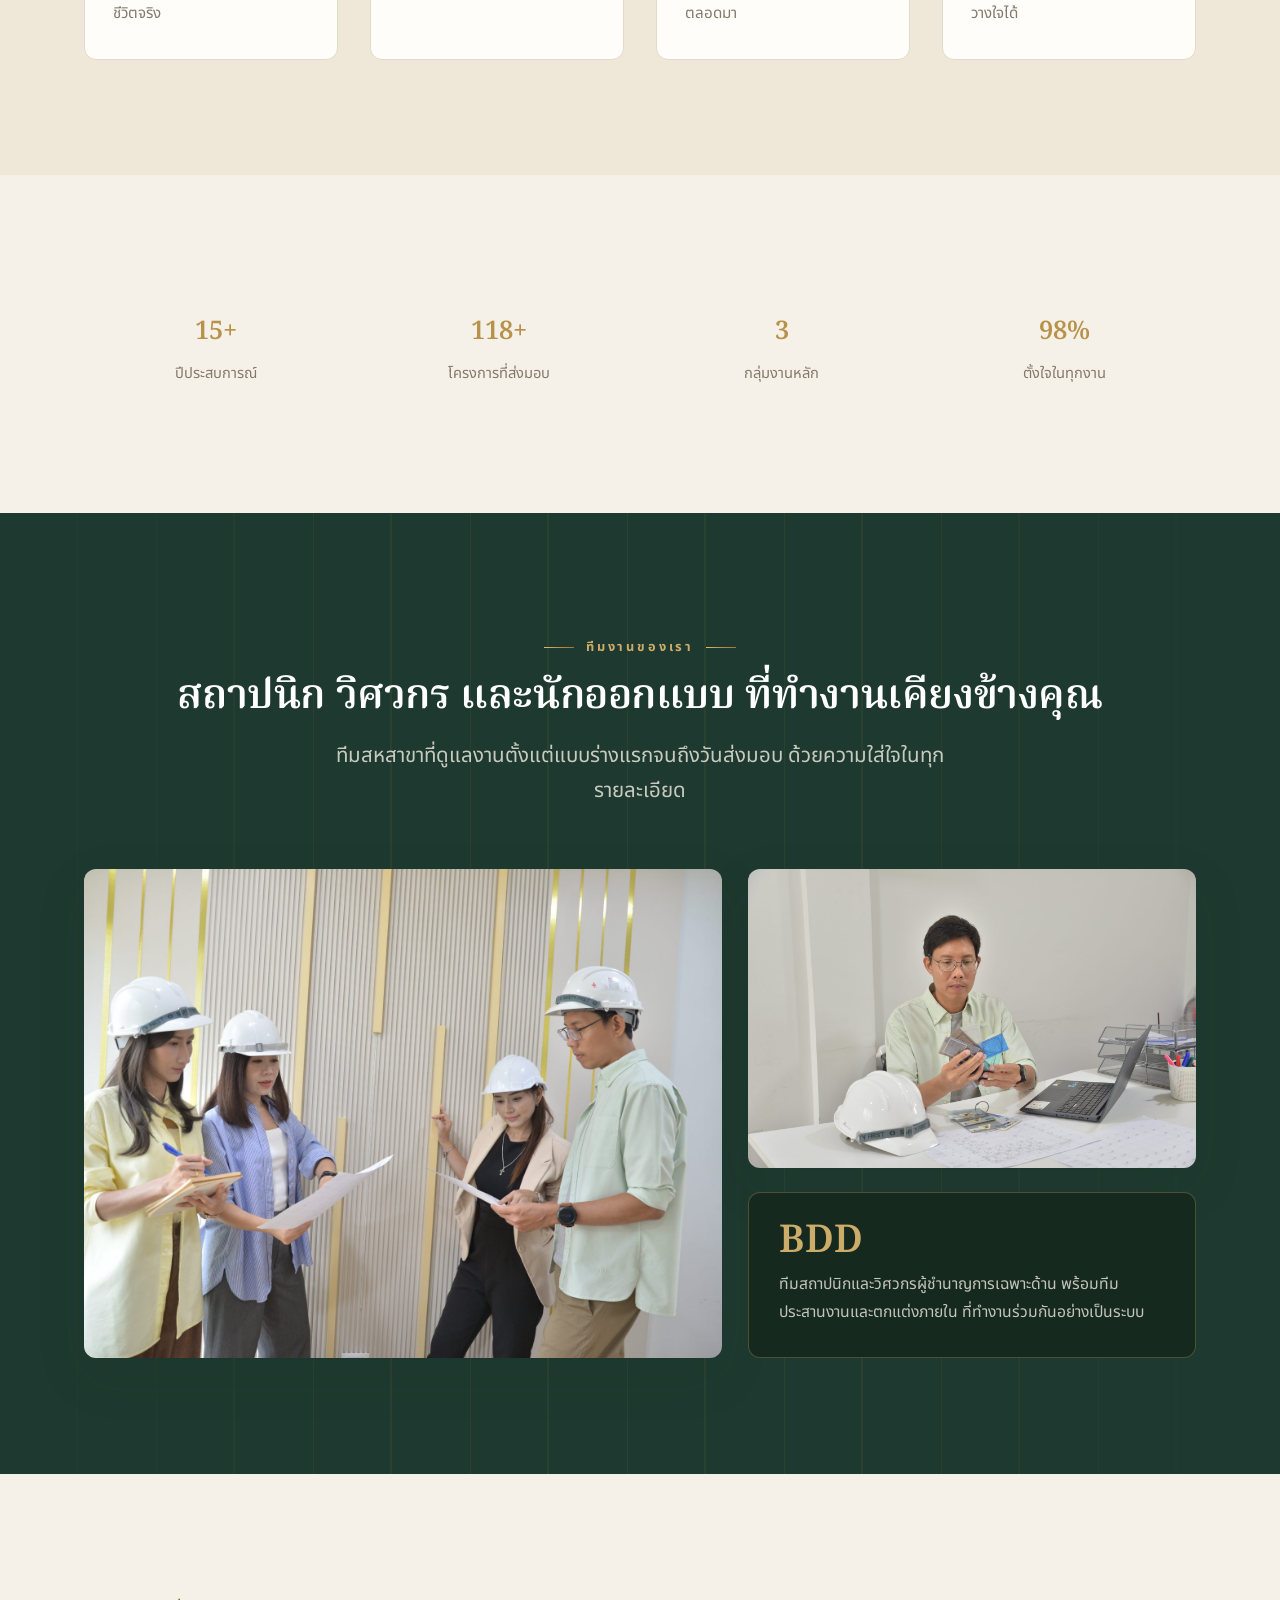
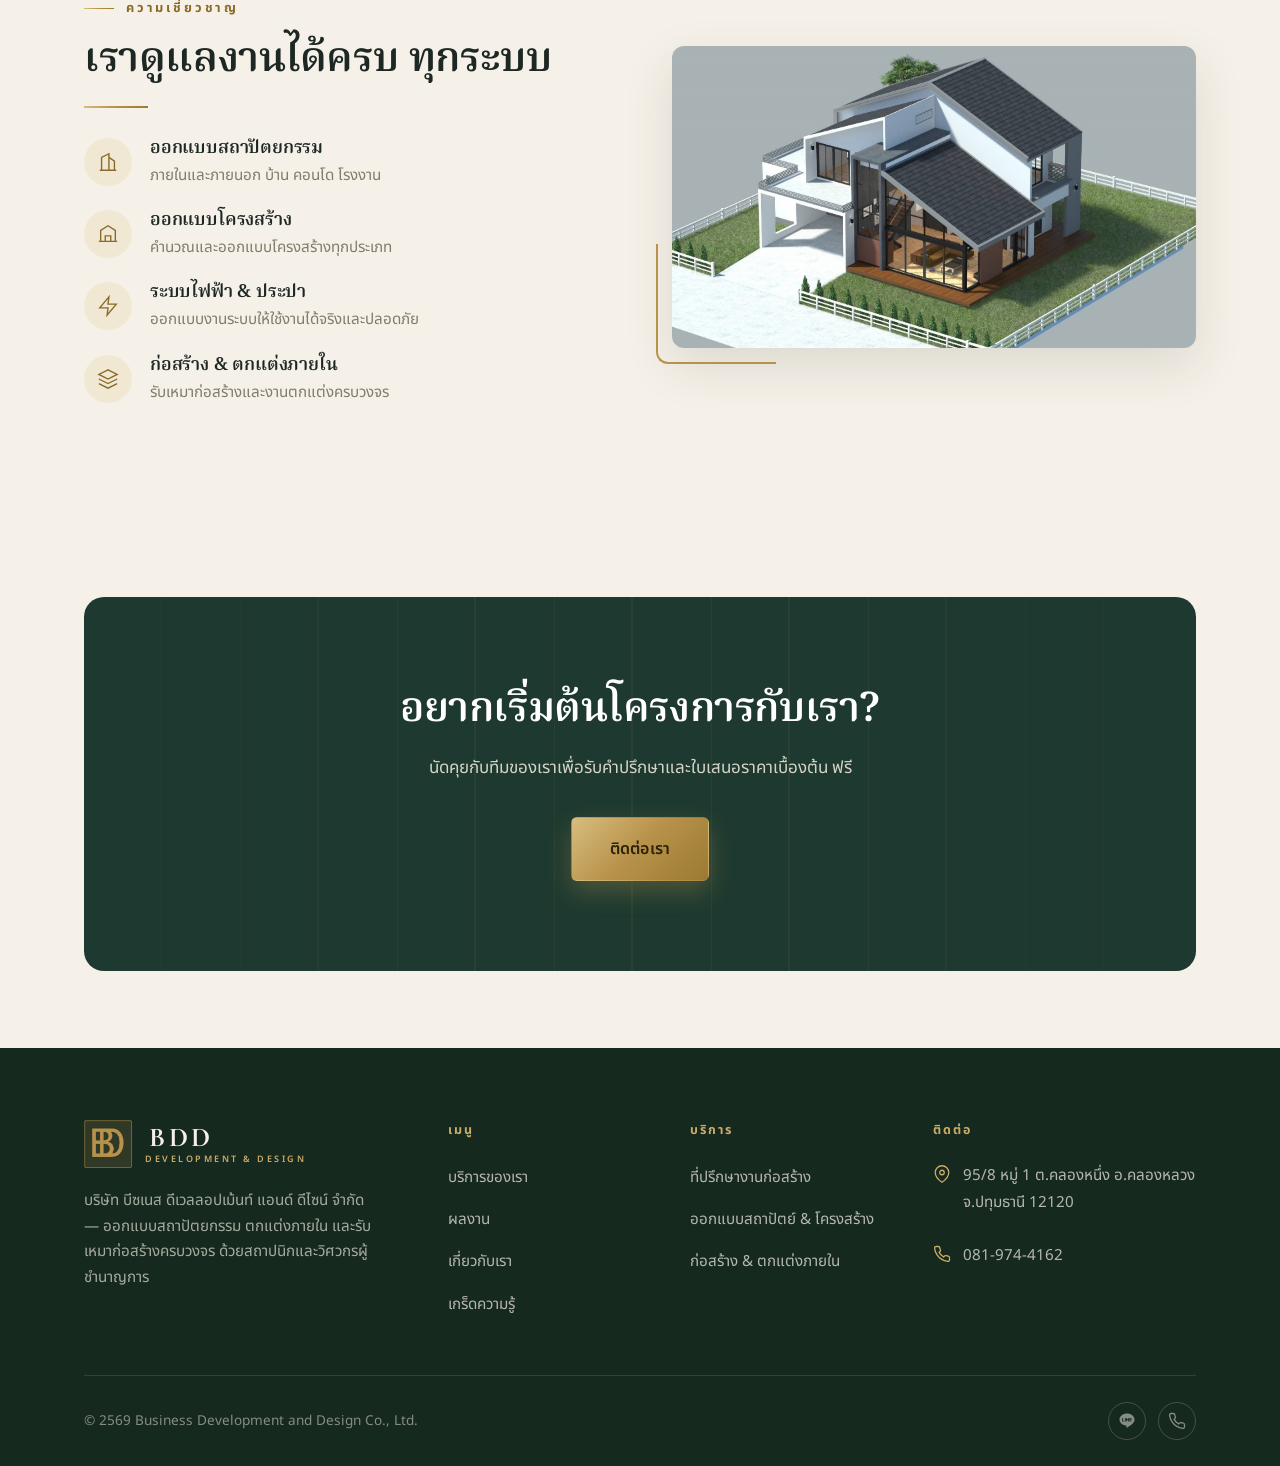
==== commit 8edd850f: "seo ปรับตั้งค่า seo" ====
--- a/about.html
+++ b/about.html
@@ -3,8 +3,16 @@
 <head>
 <meta charset="UTF-8" />
 <meta name="viewport" content="width=device-width, initial-scale=1.0" />
-<title data-th="เกี่ยวกับเรา · BDD" data-en="About · BDD">เกี่ยวกับเรา · BDD</title>
-<meta name="description" content="เกี่ยวกับบริษัท บีซเนส ดีเวลลอปเม้นท์ แอนด์ ดีไซน์ จำกัด — ทีมสถาปนิกและวิศวกรผู้ชำนาญการ ออกแบบและก่อสร้างครบวงจร" />
+<title data-th="เกี่ยวกับเรา BDD — ทีมสถาปนิก วิศวกร รับเหมาก่อสร้างปทุมธานี" data-en="About BDD — Architects & Engineers, Pathum Thani">เกี่ยวกับเรา BDD — ทีมสถาปนิก วิศวกร รับเหมาก่อสร้างปทุมธานี</title>
+<meta name="description" content="รู้จัก BDD บริษัทรับเหมาก่อสร้างครบวงจร ทีมสถาปนิกและวิศวกรผู้ชำนาญการ ออกแบบบ้าน โรงงาน คอนโด และตกแต่งภายใน ประสบการณ์มากกว่า 10 ปี ใน จ.ปทุมธานี" />
+<meta name="keywords" content="บริษัทรับเหมาก่อสร้าง, สถาปนิกปทุมธานี, วิศวกรรับเหมา, บริษัทออกแบบบ้าน, ทีมงานก่อสร้าง, BDD" />
+<meta name="robots" content="index, follow" />
+<link rel="canonical" href="https://bdddesign.com/about" />
+<meta property="og:type" content="website" />
+<meta property="og:title" content="เกี่ยวกับเรา BDD — ทีมสถาปนิก วิศวกร รับเหมาก่อสร้างปทุมธานี" />
+<meta property="og:description" content="รู้จัก BDD บริษัทรับเหมาก่อสร้างครบวงจร ทีมสถาปนิกและวิศวกรผู้ชำนาญการ ใน จ.ปทุมธานี" />
+<meta property="og:url" content="https://bdddesign.com/about" />
+<meta property="og:image" content="https://bdddesign.com/assets/img/team-group.jpg" />
 <link rel="icon" type="image/png" href="assets/img/LOGO-BDD-B.png" />
 <link rel="apple-touch-icon" href="assets/img/LOGO-BDD-B.png" />
 <link rel="stylesheet" href="assets/styles.css" />
@@ -12,9 +20,9 @@
 <body>
 
 <section class="page-hero pinstripe">
-  <div class="page-hero__bg"><img src="assets/img/team-group.jpg" alt="" /></div>
+  <div class="page-hero__bg"><img src="assets/img/team-group.jpg" alt="ทีมงานสถาปนิกและวิศวกร BDD บริษัทรับเหมาก่อสร้างปทุมธานี" /></div>
   <div class="container">
-    <div class="breadcrumb"><a href="index.html"><span class="th">หน้าแรก</span><span class="en">Home</span></a><span>/</span><span><span class="th">เกี่ยวกับเรา</span><span class="en">About</span></span></div>
+    <div class="breadcrumb"><a href="/"><span class="th">หน้าแรก</span><span class="en">Home</span></a><span>/</span><span><span class="th">เกี่ยวกับเรา</span><span class="en">About</span></span></div>
     <span class="eyebrow on-dark" style="margin-top:18px;"><span class="th">เกี่ยวกับเรา</span><span class="en">About us</span></span>
     <h1 class="page-hero__title"><span class="th">บีซเนส ดีเวลลอปเม้นท์ แอนด์ ดีไซน์</span><span class="en">Business Development &amp; Design</span></h1>
     <p class="page-hero__lead"><span class="th">บริษัทออกแบบและก่อสร้างที่มุ่งเน้นความทันสมัย ทำงานด้วยใจรักและความซื่อสัตย์ต่อทุกโครงการ</span><span class="en">A design and construction firm built on modern thinking, craftsmanship and integrity in every project.</span></p>
@@ -32,7 +40,7 @@
         <p class="lead"><span class="th">บริษัท บีซเนส ดีเวลลอปเม้นท์ แอนด์ ดีไซน์ จำกัด จัดตั้งขึ้นโดยมุ่งเน้นความทันสมัยทางด้านการออกแบบสถาปัตยกรรม ตกแต่งภายใน ออกแบบโครงสร้างทุกประเภท ออกแบบระบบไฟฟ้าประปา และให้คำปรึกษาในด้านการก่อสร้างทุกขั้นตอน</span><span class="en">Business Development and Design Co., Ltd. was founded with a focus on contemporary architecture, interior design, structural engineering of all types, electrical and plumbing systems, and construction consultation at every stage.</span></p>
         <p class="muted"><span class="th">เราทำงานร่วมกับสถาปนิกมากประสบการณ์และวิศวกรผู้ชำนาญการเฉพาะด้าน ออกแบบด้วยคุณภาพมาอย่างยาวนาน และมีความภาคภูมิใจกับทุกโครงการที่ผ่านมา ความสัมพันธ์อันดีต่อลูกค้าทำให้เรามีงานต่อเนื่อง ประสบการณ์มากมายช่วยให้เราทำงานอย่างเป็นระบบ และพัฒนาการออกแบบให้ทันสมัยอยู่เสมอ</span><span class="en">We work with experienced architects and specialist engineers, and have delivered quality design for years with pride in every project. Strong client relationships keep our work continuous, and our deep experience lets us work systematically while keeping our design thinking current.</span></p>
       </div>
-      <div class="reveal" data-d="2"><div class="media-frame"><img src="assets/img/team-model.jpg" alt="ทีมงานกับโมเดลบ้าน" /></div></div>
+      <div class="reveal" data-d="2"><div class="media-frame"><img src="assets/img/team-model.jpg" alt="ทีมออกแบบบ้าน BDD กับโมเดลสถาปัตยกรรม" /></div></div>
     </div>
   </div>
 </section>
@@ -90,9 +98,9 @@
       <p class="lead mx-auto maxw-md" style="color:rgba(244,239,228,0.8);"><span class="th">ทีมสหสาขาที่ดูแลงานตั้งแต่แบบร่างแรกจนถึงวันส่งมอบ ด้วยความใส่ใจในทุกรายละเอียด</span><span class="en">A multidisciplinary team that carries your project from first sketch to handover, with care for every detail.</span></p>
     </div>
     <div class="work-grid reveal" data-d="1">
-      <div class="col-7" style="border-radius:var(--r-md); overflow:hidden; box-shadow:var(--shadow-md);"><img src="assets/img/team-review.jpg" alt="ทีมงานตรวจแบบ" style="width:100%; height:100%; object-fit:cover;" /></div>
+      <div class="col-7" style="border-radius:var(--r-md); overflow:hidden; box-shadow:var(--shadow-md);"><img src="assets/img/team-review.jpg" alt="ทีมวิศวกรตรวจแบบก่อสร้างและแบบโครงสร้าง BDD" style="width:100%; height:100%; object-fit:cover;" /></div>
       <div class="col-5" style="display:grid; gap:24px;">
-        <div style="border-radius:var(--r-md); overflow:hidden; box-shadow:var(--shadow-md);"><img src="assets/img/team-engineer.jpg" alt="วิศวกร" style="width:100%; height:100%; object-fit:cover;" /></div>
+        <div style="border-radius:var(--r-md); overflow:hidden; box-shadow:var(--shadow-md);"><img src="assets/img/team-engineer.jpg" alt="วิศวกร BDD ที่ปรึกษางานก่อสร้างและงานโครงสร้าง" style="width:100%; height:100%; object-fit:cover;" /></div>
         <div style="background:var(--forest-deep); border:1px solid rgba(203,172,104,0.3); border-radius:var(--r-md); padding:30px;">
           <div class="hero-stats__num" style="color:var(--gold-bright);">BDD</div>
           <p style="color:rgba(244,239,228,0.78); margin-top:10px; font-size:.98rem;"><span class="th">ทีมสถาปนิกและวิศวกรผู้ชำนาญการเฉพาะด้าน พร้อมทีมประสานงานและตกแต่งภายใน ที่ทำงานร่วมกันอย่างเป็นระบบ</span><span class="en">Specialist architects and engineers working alongside our project‑coordination and interior teams — all in one system.</span></p>
@@ -117,7 +125,7 @@
           <li><span class="fi-icon"><svg viewBox="0 0 24 24" fill="none" stroke="currentColor"><path d="M12 2 2 7l10 5 10-5-10-5zM2 17l10 5 10-5M2 12l10 5 10-5"/></svg></span><div><h4><span class="th">ก่อสร้าง &amp; ตกแต่งภายใน</span><span class="en">Build &amp; interior</span></h4><p><span class="th">รับเหมาก่อสร้างและงานตกแต่งครบวงจร</span><span class="en">Turnkey construction and full interior fit‑out.</span></p></div></li>
         </ul>
       </div>
-      <div class="reveal" data-d="2"><div class="media-frame corner-bl"><img src="assets/img/proj-nakornnayok-iso.jpg" alt="งานออกแบบ" /></div></div>
+      <div class="reveal" data-d="2"><div class="media-frame corner-bl"><img src="assets/img/proj-nakornnayok-iso.jpg" alt="ผลงานออกแบบบ้านโมเดิร์นสองชั้น นครนายก โดย BDD" /></div></div>
     </div>
   </div>
 </section>
@@ -127,7 +135,7 @@
     <div class="cta-band pinstripe reveal">
       <h2 class="cta-band__title"><span class="th">อยากเริ่มต้นโครงการกับเรา?</span><span class="en">Ready to work with us?</span></h2>
       <p><span class="th">นัดคุยกับทีมของเราเพื่อรับคำปรึกษาและใบเสนอราคาเบื้องต้น ฟรี</span><span class="en">Book a chat with our team for free advice and an initial quote.</span></p>
-      <div class="btn-row is-centered"><a class="btn btn-gold btn-lg" href="contact.html"><span class="th">ติดต่อเรา</span><span class="en">Contact us</span></a></div>
+      <div class="btn-row is-centered"><a class="btn btn-gold btn-lg" href="/contact"><span class="th">ติดต่อเรา</span><span class="en">Contact us</span></a></div>
     </div>
   </div>
 </section>
